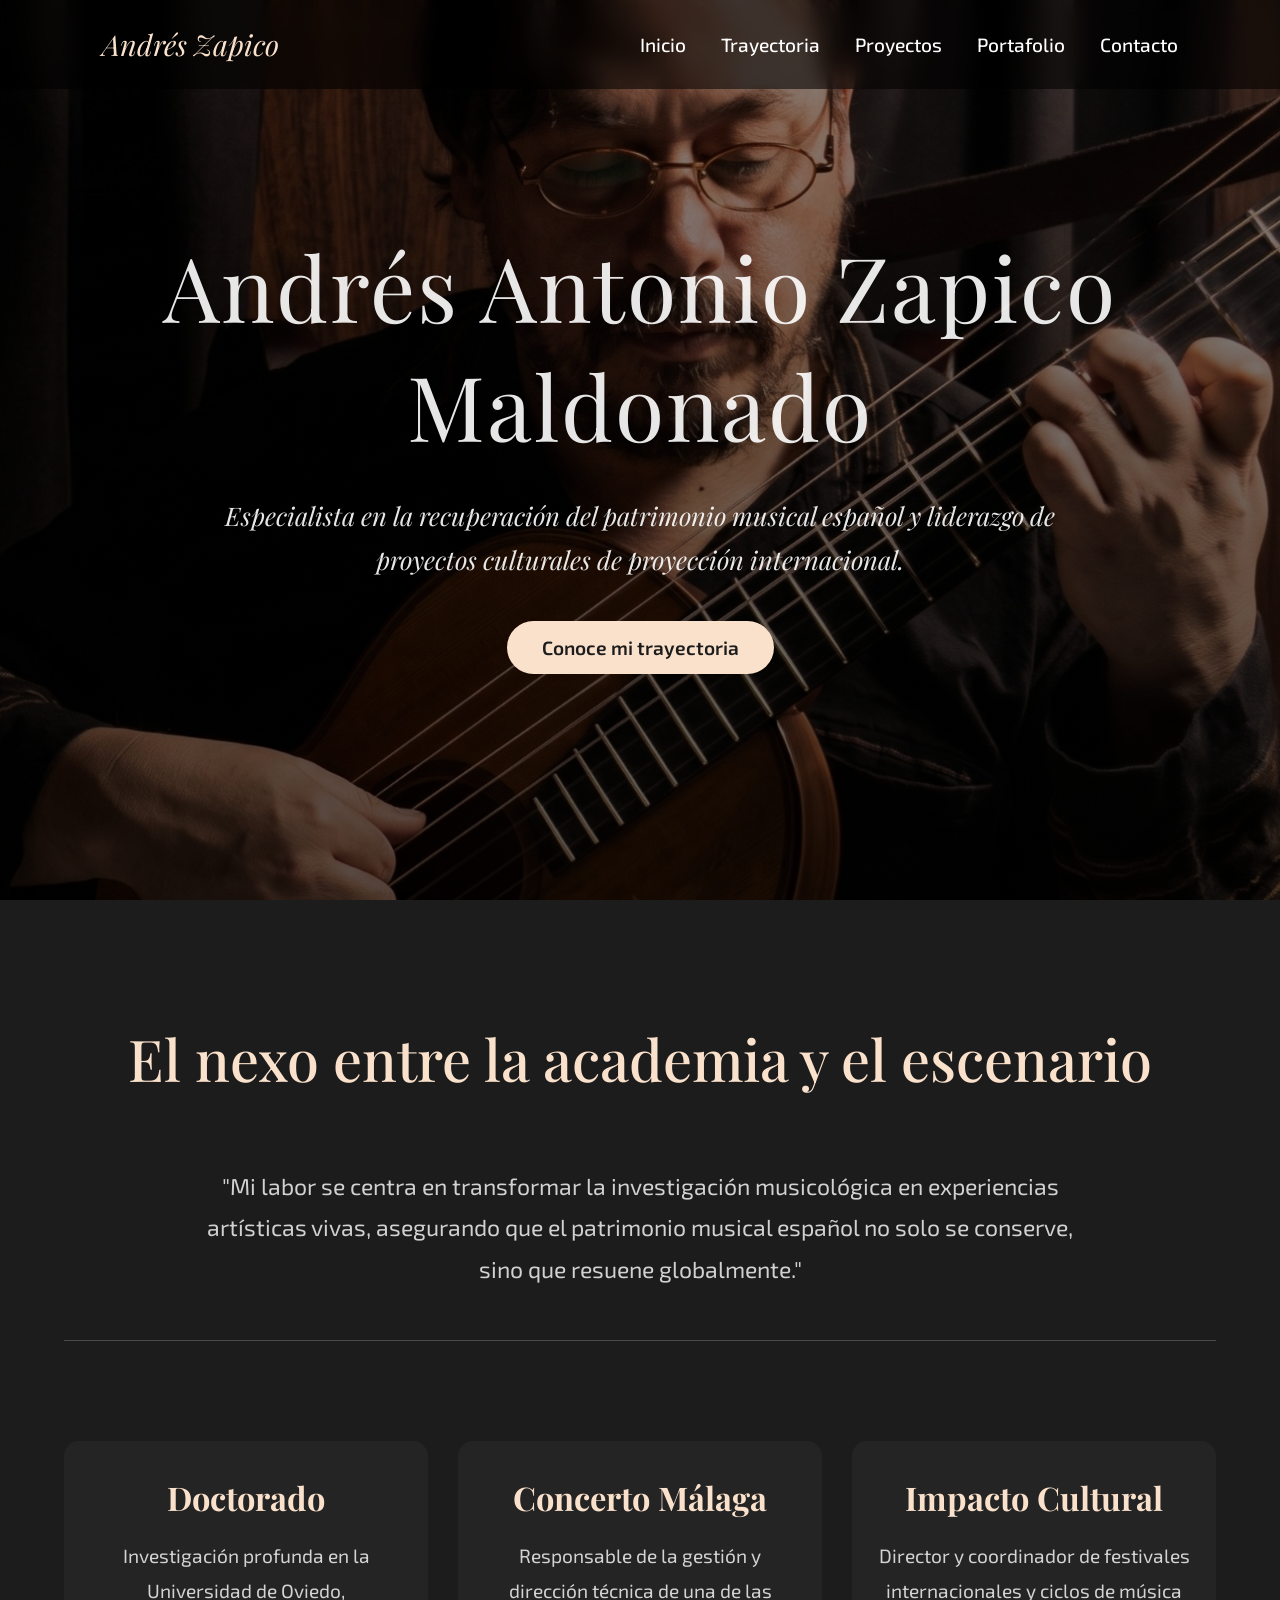
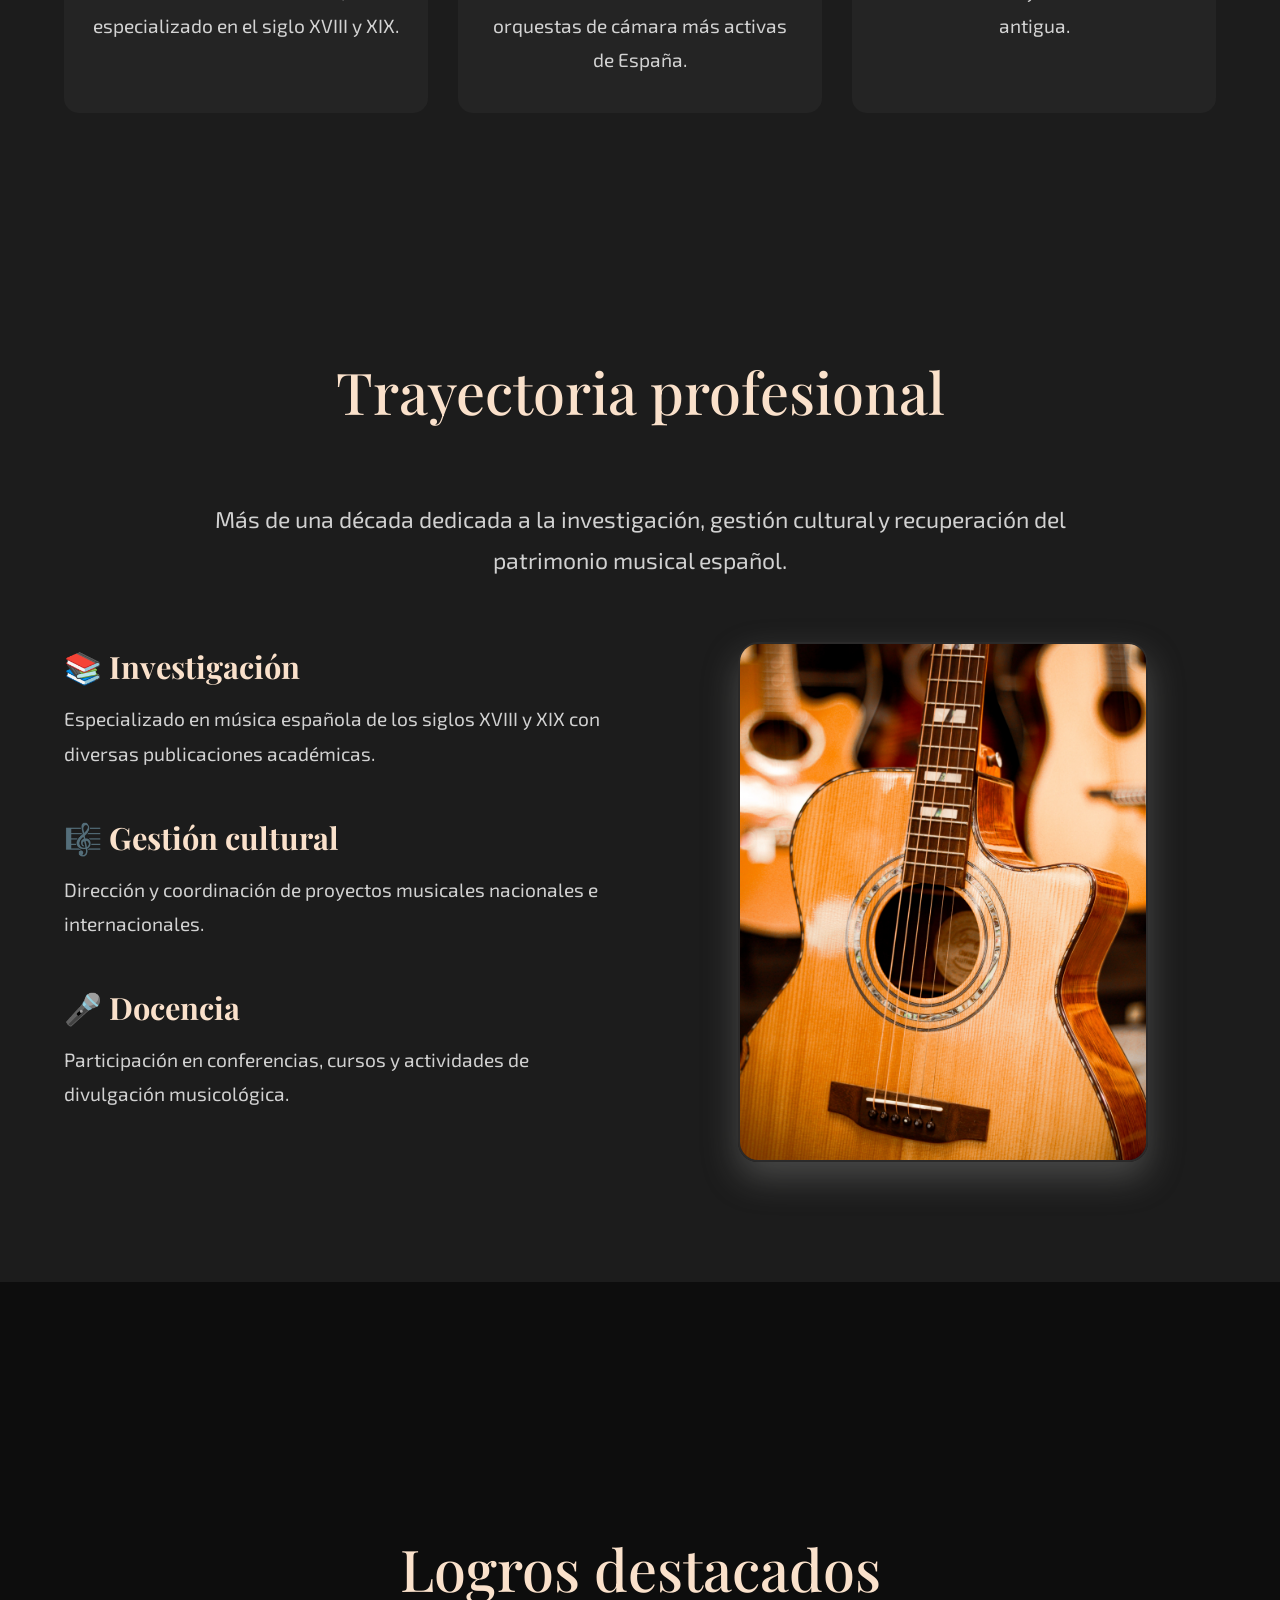
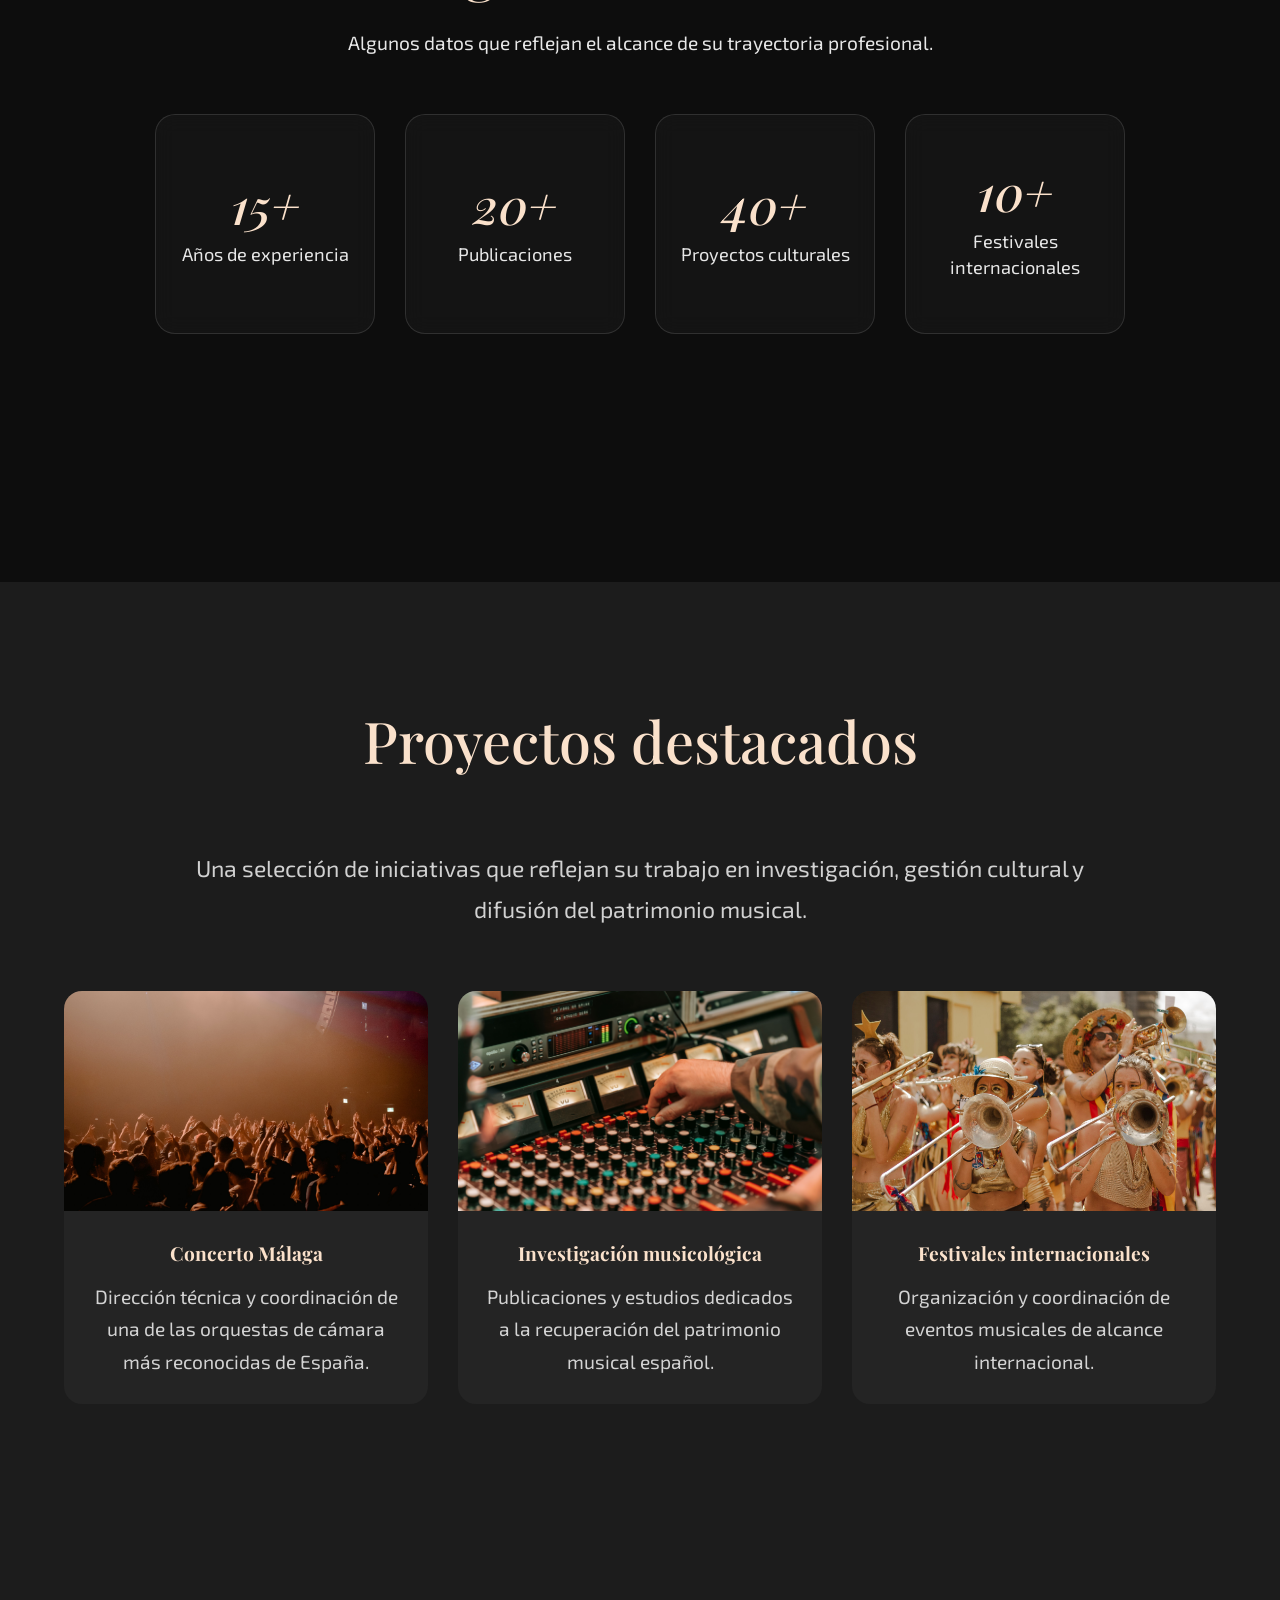
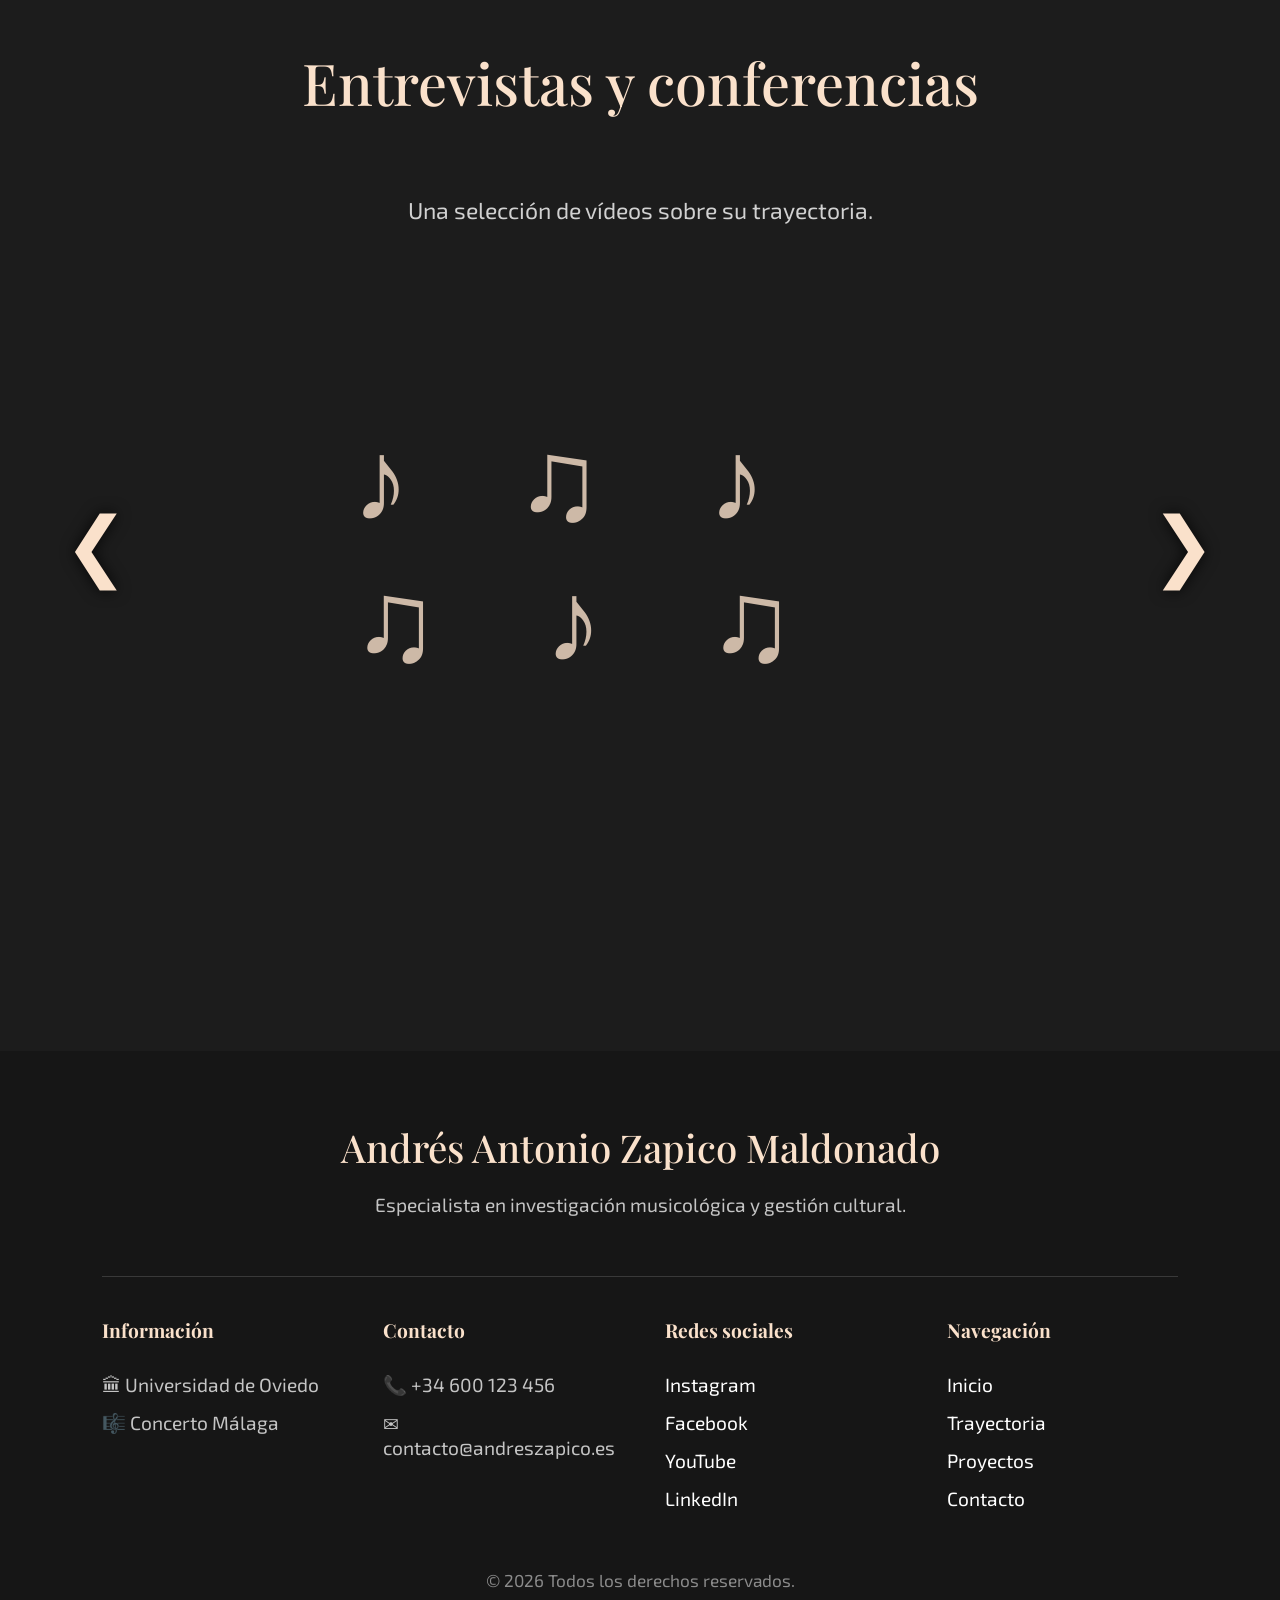
==== index.html @ ef0f3a8b "Pagina inicio, bigrafia músico" ====
<!DOCTYPE html>
<html lang="en">

<head>
    <meta charset="UTF-8">
    <meta name="viewport" content="width=device-width, initial-scale=1.0">
    <title>Andrés Antonio Zapico Maldonado</title>
    <link rel="stylesheet" href="style.css">
    <link rel="preconnect" href="https://fonts.googleapis.com">
    <link rel="preconnect" href="https://fonts.gstatic.com" crossorigin>
    <link href="https://fonts.googleapis.com/css2?family=Exo+2:ital,wght@0,100..900;1,100..900&family=Playfair+Display:ital,wght@0,400..900;1,400..900&display=swap" rel="stylesheet">
</head>

<body>
    <nav>

    <h2 class="logo">Andrés Zapico</h2>

<ul>
    <li><a href="#">Inicio</a></li>
    <li><a href="#trayectoria">Trayectoria</a></li>
    <li><a href="#proyectos">Proyectos</a></li>
    <li><a href="colaboraciones.html">Portafolio</a></li>
    <li><a href="#contacto">Contacto</a></li>
</ul>

</nav>
    <header>
        <hgroup>
            <h1>Andrés Antonio Zapico Maldonado</h1>
            <h2>Especialista en la recuperación del patrimonio musical español y liderazgo de proyectos culturales de
                proyección internacional.</h2>
        </hgroup>
        <a href="#trayectoria" class="btn">Conoce mi trayectoria</a>
    </header>
    <main>

        <section>
            <header>
                <h3>El nexo entre la academia y el escenario</h3>
                <p>"Mi labor se centra en transformar la investigación musicológica en experiencias artísticas vivas, asegurando que el patrimonio musical español no solo se conserve, sino que resuene globalmente."</p>
            </header>
            <hr>
            <div class="cards">

    <article class="card">
        <h4>Doctorado</h4>
        <p>Investigación profunda en la Universidad de Oviedo, especializado en el siglo XVIII y XIX.</p>
    </article>

    <article class="card">
        <h4>Concerto Málaga</h4>
        <p>Responsable de la gestión y dirección técnica de una de las orquestas de cámara más activas de España.</p>
    </article>

    <article class="card">
        <h4>Impacto Cultural</h4>
        <p>Director y coordinador de festivales internacionales y ciclos de música antigua.</p>
    </article>
</div>

</section>

<section id="trayectoria" class="trayectoria">

    <header>
        <h3>Trayectoria profesional</h3>

        <p>
            Más de una década dedicada a la investigación,
            gestión cultural y recuperación del patrimonio musical español.
        </p>
    </header>

    <div class="trayectoria-contenido">

        <div class="trayectoria-texto">

            <div class="item">
                <h4>📚 Investigación</h4>
                <p>
                    Especializado en música española de los siglos XVIII y XIX
                    con diversas publicaciones académicas.
                </p>
            </div>

            <div class="item">
                <h4>🎼 Gestión cultural</h4>
                <p>
                    Dirección y coordinación de proyectos musicales nacionales
                    e internacionales.
                </p>
            </div>

            <div class="item">
                <h4>🎤 Docencia</h4>
                <p>
                    Participación en conferencias, cursos y actividades de
                    divulgación musicológica.
                </p>
            </div>

        </div>

        <div class="trayectoria-imagen">
            <img src="img/guitarra.jpg" alt="Andrés Zapico">
        </div>

    </div>

</section>
<section id="logros" class="logros">

    <video class="video-fondo" autoplay muted loop playsinline>
        <source src="img/Estrellas.mp4" type="video/mp4">
    </video>

    <div class="contenido-logros">

        <header>
            <h3>Logros destacados</h3>
            <p>Algunos datos que reflejan el alcance de su trayectoria profesional.</p>
        </header>

    <div class="estadisticas">

        <div class="numero">
            <h2>15+</h2>
            <p>Años de experiencia</p>
        </div>

        <div class="numero">
            <h2>20+</h2>
            <p>Publicaciones</p>
        </div>

        <div class="numero">
            <h2>40+</h2>
            <p>Proyectos culturales</p>
        </div>

        <div class="numero">
            <h2>10+</h2>
            <p>Festivales internacionales</p>
        </div>
    </div>

    </div>

</section>
<section id="proyectos" class="proyectos">

    <header>
        <h3>Proyectos destacados</h3>
        <p>
            Una selección de iniciativas que reflejan su trabajo en investigación,
            gestión cultural y difusión del patrimonio musical.
        </p>
    </header>

    <div class="proyectos-grid">

        <article class="proyecto">
            <img src="img/concierto malaga.jpg" alt="Proyecto 1">

            <div class="contenido">
                <h4>Concerto Málaga</h4>
                <p>
                    Dirección técnica y coordinación de una de las orquestas
                    de cámara más reconocidas de España.
                </p>
            </div>
        </article>

        <article class="proyecto">
            <img src="img/investigacion.jpg" alt="Proyecto 2">

            <div class="contenido">
                <h4>Investigación musicológica</h4>
                <p>
                    Publicaciones y estudios dedicados a la recuperación
                    del patrimonio musical español.
                </p>
            </div>
        </article>

        <article class="proyecto">
            <img src="img/festivales.jpg" alt="Proyecto 3">

            <div class="contenido">
                <h4>Festivales internacionales</h4>
                <p>
                    Organización y coordinación de eventos musicales
                    de alcance internacional.
                </p>
            </div>
        </article>

    </div>
    </section>

<section class="video">

    <header>
        <h3>Entrevistas y conferencias</h3>
        <p>Una selección de vídeos sobre su trayectoria.</p>
    </header>

    <div class="carrusel-video">

        <button id="anterior">❮</button>
  
        <iframe
            id="youtubeVideo"
            src="https://www.youtube.com/embed/x7nk-2TMx7c"
            title="Video de YouTube"
            allowfullscreen>
        </iframe>

        <button id="siguiente">❯</button>

    </div>
</section>

<footer id="contacto">

    <h3>Andrés Antonio Zapico Maldonado</h3>

    <p class="descripcion-footer">
        Especialista en investigación musicológica y gestión cultural.
    </p>

    <div class="footer-contenido">

        <div class="footer-columna">
            <h4>Información</h4>

            <p>🏛 Universidad de Oviedo</p>
            <p>🎼 Concerto Málaga</p>
        </div>

        <div class="footer-columna">
            <h4>Contacto</h4>

            <p>📞 +34 600 123 456</p>
            <p>✉ contacto@andreszapico.es</p>
        </div>

        <div class="footer-columna">
            <h4>Redes sociales</h4>

            <a href="#">Instagram</a>
            <a href="#">Facebook</a>
            <a href="#">YouTube</a>
            <a href="#">LinkedIn</a>
        </div>

        <div class="footer-columna">
            <h4>Navegación</h4>

            <a href="#">Inicio</a>
            <a href="#trayectoria">Trayectoria</a>
            <a href="#proyectos">Proyectos</a>
            <a href="#contacto">Contacto</a>
        </div>

    </div>

    <p class="copyright">
        © 2026 Todos los derechos reservados.
    </p>

</footer>

<script src="script.js"></script>

</body>
</html>
---- style.css ----
* {
    margin: 0;
    padding: 0;
    box-sizing: border-box;
}

html,
body {
    font-family: "Exo 2", sans-serif;
}
html{
    scroll-behavior:smooth;
    font-size: clamp(14px, 1.5vw, 22px);
    background-color: #1c1c1c;
    color: rgba(255, 255, 255, 0.9);
}
h1,
h2,
h3,
h4,
h5,
h6 {
    font-family: "Playfair Display", serif;
    text-align: center;
}

h1{
    font-size: clamp(3rem, 7vw, 5.5rem);
    font-weight: 400;
    letter-spacing: 2px;
}

h2 {
    font-style: italic;
    font-size: clamp(1.2rem,2vw,2rem);
    font-weight: 400;
    max-width: 900px;
    line-height: 1.7;
    margin: 0;
}

h3 {
    color: #fae1cb;
    font-size: 3rem;
    font-weight: 500;
    margin-bottom: 25px;
}
body > header {
    background-image:
        linear-gradient(rgba(0,0,0,.45), rgba(0,0,0,.65)),
        url(img/banner-andrews.png);

    width: 100%;
    height: 100vh;

    background-position: center;
    background-size: cover;
    background-repeat: no-repeat;

    display: flex;
    flex-direction: column;
    justify-content: center;
    align-items: center;
}
header > hgroup {
    display: flex;
    flex-direction: column;
    align-items: center;
    gap: 30px;

    padding: 0 10%;
    text-align: center;
}
section {
    display: flex;
    flex-direction: column;
    padding: 120px 5%;
    max-width: 1400px;
    margin: 0 auto;
}
main > section > header {
    display: flex;
    flex-direction: column;
    gap: 5dvh;
}
.cards {
    display: flex;
    gap: 30px;
    margin-top: 50px;
}

.cards .card {
    flex: 1;
    background-color: #242424;
    border-radius: 15px;
    padding: 35px 25px;
    text-align: center;
    transition: 0.3s;
}

.cards .card:hover {
    transform: translateY(-8px);
    box-shadow: 0 12px 30px rgba(0,0,0,.35);
}

.cards .card h4 {
    color: #fae1cb;
    font-size: 1.7rem;
    margin-bottom: 20px;
}

.cards .card p {
    line-height: 1.8;
    color: rgba(255,255,255,.8);
}

hr{
    border: none;
    height: 1px;
    background-color: rgba(255,255,255,.2);
    margin: 50px 0;
}

main > section > header > p{
    text-align: center;
    font-size: 1.2rem;
    max-width: 900px;
    margin: auto;
    line-height: 1.8;
    color: rgba(255,255,255,.8);
}

main{
    width: 100%;
}
.trayectoria-contenido{
    display:flex;
    align-items:center;
    gap:60px;
    margin-top:60px;
}

.trayectoria-texto{
    flex:1;
}

.item{
    margin-bottom:45px;
}

.item h4{
    color:#fae1cb;
    font-size:1.6rem;
    margin-bottom:15px;
    text-align:left;
}

.item p{
    line-height:1.8;
    color:rgba(255,255,255,.8);
    text-align:left;
}

.trayectoria-imagen{
    flex:1;
}

.trayectoria-imagen{
    flex: 1;
    display: flex;
    justify-content: center;
    align-items: center;
}

.trayectoria-imagen img{
    width: 75%;
    max-width: 420px;
    height: 520px;
    object-fit: cover;
    border-radius: 20px;
    border: 2px solid #2b2a2a;
    box-shadow: 0 15px 35px rgba(160, 160, 159, 0.35);
}

.logros{
    position: relative;
    overflow: hidden;

    width: 100vw;
    max-width: none;
    margin-left: calc(50% - 50vw);

    min-height: 100vh;

    display: flex;
    flex-direction: column;
    justify-content: center;
    align-items: center;
}

.video-fondo{
    position: absolute;
    top: 0;
    left: 0;
    width: 100%;
    height: 100%;
    object-fit: cover;
    z-index: -2;
}

.logros::before{
    content: "";
    position: absolute;
    inset: 0;
    background: rgba(0,0,0,.55);
    z-index: -1;
}

.contenido-logros{
    position: relative;
    z-index: 2;

    width: 100%;
    max-width: 1200px;
    margin: 0 auto;
    text-align: center;
}

.estadisticas{
    display: flex;
    justify-content: center;
    align-items: center;
    gap: 30px;
    flex-wrap: wrap;
    margin-top: 60px;
}

.numero{
    width: 220px;
    height: 220px;
    padding: 25px;

    display: flex;
    flex-direction: column;
    justify-content: center;
    align-items: center;

    padding: 20px;

    background: rgba(30,30,30,.45);
    backdrop-filter: blur(10px);

    border: 1px solid rgba(255,255,255,.12);
    border-radius: 20px;

    transition: .35s;
}

.numero h2{
    font-size: 2.6rem;
    font-weight: 500;
    margin-bottom: 12px;
    line-height: 1;
    color: #fae1cb;
}

.numero p{
    font-size: 0.95rem;
    line-height: 1.4;
}

.proyectos-grid{
    display:grid;
    grid-template-columns:repeat(3,1fr);
    gap:30px;
    margin-top:60px;
}

.proyecto{
    background:#242424;
    border-radius:18px;
    overflow:hidden;
    transition:.3s;
}

.proyecto:hover{
    transform:translateY(-8px);
    box-shadow:0 15px 30px rgba(0,0,0,.35);
}

.proyecto img{
    width:100%;
    height:220px;
    object-fit:cover;
}

.proyecto .contenido{
    padding:25px;
    text-align:center;
}

.proyecto h4{
    color:#fae1cb;
    margin-bottom:15px;
    text-align:center;
}

.proyecto p{
    color:rgba(255,255,255,.8);
    line-height:1.7;
    text-align:center;
}

nav{
    position:fixed;
    top:0;
    left:0;

    width:100%;

    padding:20px 8%;

    display:flex;
    justify-content:space-between;
    align-items:center;

    background:rgba(0,0,0,.55);
    backdrop-filter:blur(10px);

    z-index:1000;
}

.logo{
    font-size:1.5rem;
    color:#fae1cb;
}

nav ul{
    display:flex;
    gap:35px;
    list-style:none;
}

nav a{
    color:white;
    text-decoration:none;
    font-size:1rem;
    font-weight:500;
    position:relative;
    transition:.3s;
}
nav a::after{
    content:"";
    position:absolute;
    left:0;
    bottom:-6px;
    width:0%;
    height:2px;
    background:#fae1cb;
    transition:.3s;
}

nav a:hover::after{
    width:100%;
}
nav a:hover{
    color:#fae1cb;
}
.btn{
    display:inline-block;
    margin-top:20px;
    padding:15px 35px;

    background:#fae1cb;
    color:#1c1c1c;

    text-decoration:none;
    font-weight:600;

    border-radius:50px;

    transition:.3s;
}

header .btn{
    margin-top:40px;
}

.btn:hover{
    background:white;
    transform:translateY(-3px);
}
.cita{
    background:
        linear-gradient(rgba(0,0,0,.75), rgba(0,0,0,.75)),
        url("img/banner-andrews.png");

    background-size: cover;
    background-position: center;
    background-attachment: fixed;

    min-height: 70vh;

    display: flex;
    justify-content: center;
    align-items: center;

    text-align: center;
}

.cita-contenido{
    max-width: 900px;
    padding: 0 30px;
}

.cita h2{
    font-size: clamp(2rem,4vw,3.5rem);
    color: white;
    font-style: italic;
    line-height: 1.5;
}

.cita p{
    margin-top: 35px;
    color: #fae1cb;
    font-size: 1.3rem;
    letter-spacing: 2px;
}
footer{
    margin-top:120px;
    padding:70px 8%;

    background:#161616;

    text-align:center;
}

footer h3{
    color:#fae1cb;
    font-size:2rem;
    margin-bottom:20px;
}

footer p{
    color:rgba(255,255,255,.75);
}

.footer-links{
    display:flex;
    justify-content:center;
    gap:30px;

    margin:35px 0;
}

.footer-links a{
    color:white;
    text-decoration:none;
    transition:.3s;
}

.footer-links a:hover{
    color:#fae1cb;
}

.copyright{
    margin-top:40px;
    font-size:.9rem;
    color:rgba(255,255,255,.5);
}
.galeria{
    text-align:center;
}

.galeria img{
    width:80%;
    max-width:900px;
    border-radius:20px;
    margin-top:40px;
    box-shadow:0 10px 30px rgba(0,0,0,.35);

}
    .carrusel-video{
    display:flex;
    align-items:center;
    justify-content:center;
    gap:40px;
    margin-top:50px;

    position:relative;
}

.carrusel-video iframe{
    width:90%;
    max-width:1300px;
    aspect-ratio:16/9;

    border:none;
    border-radius:20px;

    opacity:1;
    transition:opacity .35s ease;

    position:relative;
    z-index:1;
}

.carrusel-video iframe.oculto{
    opacity:0;
}

.carrusel-video button{
    background: transparent;
    border: none;
    cursor: pointer;

    font-size: 4rem;
    color: #fae1cb;

    text-shadow: 0 0 15px rgba(0,0,0,.8);

    transition: .3s;
}

.carrusel-video button:hover{
    color: white;
    transform: scale(1.15);
    text-shadow: 0 0 25px rgba(250,225,203,.8);
}

.carrusel-video::before{
    content:"♪ ♫ ♪ ♫ ♪ ♫";

    position:absolute;
    top:50%;
    left:50%;
    transform:translate(-50%,-50%);

    font-size:6rem;
    letter-spacing:40px;

    color:rgba(250, 225, 203, .8);

    z-index:0;

    pointer-events:none;
}

.footer-contenido{
    display:grid;
    grid-template-columns:repeat(4,1fr);
    gap:50px;

    margin:60px 0;
    padding-top:40px;

    border-top:1px solid rgba(255,255,255,.15);
}

.footer-columna{
    display:flex;
    flex-direction:column;
    gap:15px;
}

.footer-columna h4{
    color:#fae1cb;
    margin-bottom:15px;
    text-align:left;
}

.footer-columna p{
    text-align:left;
}

.footer-columna a{
    color:white;
    text-decoration:none;
    transition:.3s;
    text-align:left;
}

.footer-columna a:hover{
    color:#fae1cb;
    transform:translateX(5px);
}
.banner-colaboraciones{
    background-image:
        linear-gradient(rgba(0,0,0,.55), rgba(0,0,0,.65)),
        url("img/colaboraciones.jpg");

    width:100%;
    height:60vh;

    display:flex;
    justify-content:center;
    align-items:center;

    background-size:cover;
    background-position:center;
}

.banner-colaboraciones h1{
    color:white;
    text-shadow:0 5px 15px rgba(0,0,0,.6);
}

.colaboraciones-grid{
    display:grid;
    grid-template-columns:repeat(3,1fr);
    gap:35px;
    margin-top:60px;
}

.colaboracion{
    background:#242424;
    border-radius:20px;
    overflow:hidden;
    transition:.3s;
}

.colaboracion:hover{
    transform:translateY(-8px);
    box-shadow:0 15px 30px rgba(0,0,0,.35);
}

.colaboracion img{
    width:100%;
    height:240px;
    object-fit:cover;
}

.colaboracion .contenido{
    padding:25px;
    text-align:center;
}

.colaboracion h4{
    color:#fae1cb;
    margin-bottom:15px;
}

.colaboracion p{
    line-height:1.7;
    color:rgba(255,255,255,.8);
}
.portafolio-grid{
    display:grid;
    grid-template-columns:repeat(3,1fr);
    gap:35px;
    margin-top:60px;
}

.tarjeta-hito{
    perspective:1000px;
    height:260px;
    cursor:pointer;
}

.tarjeta-inner{
    position:relative;
    width:100%;
    height:100%;

    transition:.8s;

    transform-style:preserve-3d;
}

.tarjeta-hito.activa .tarjeta-inner{
    transform:rotateY(180deg);
}

.frente,
.detras{

    position:absolute;

    width:100%;
    height:100%;

    border-radius:18px;

    backface-visibility:hidden;

    display:flex;
    flex-direction:column;
    justify-content:center;
    align-items:center;

    padding:30px;

    background:#242424;

    border:1px solid rgba(250,225,203,.15);
}

.frente h4{
    color:#fae1cb;
    margin-top:20px;
    font-size:2rem;
}

.categoria{
    font-size:.8rem;
    letter-spacing:2px;
    color:#aaa;
}

.detras{

    transform:rotateY(180deg);

    text-align:center;
}

.detras p{
    line-height:1.8;
    margin-bottom:25px;
}

.detras span{
    color:#fae1cb;
}
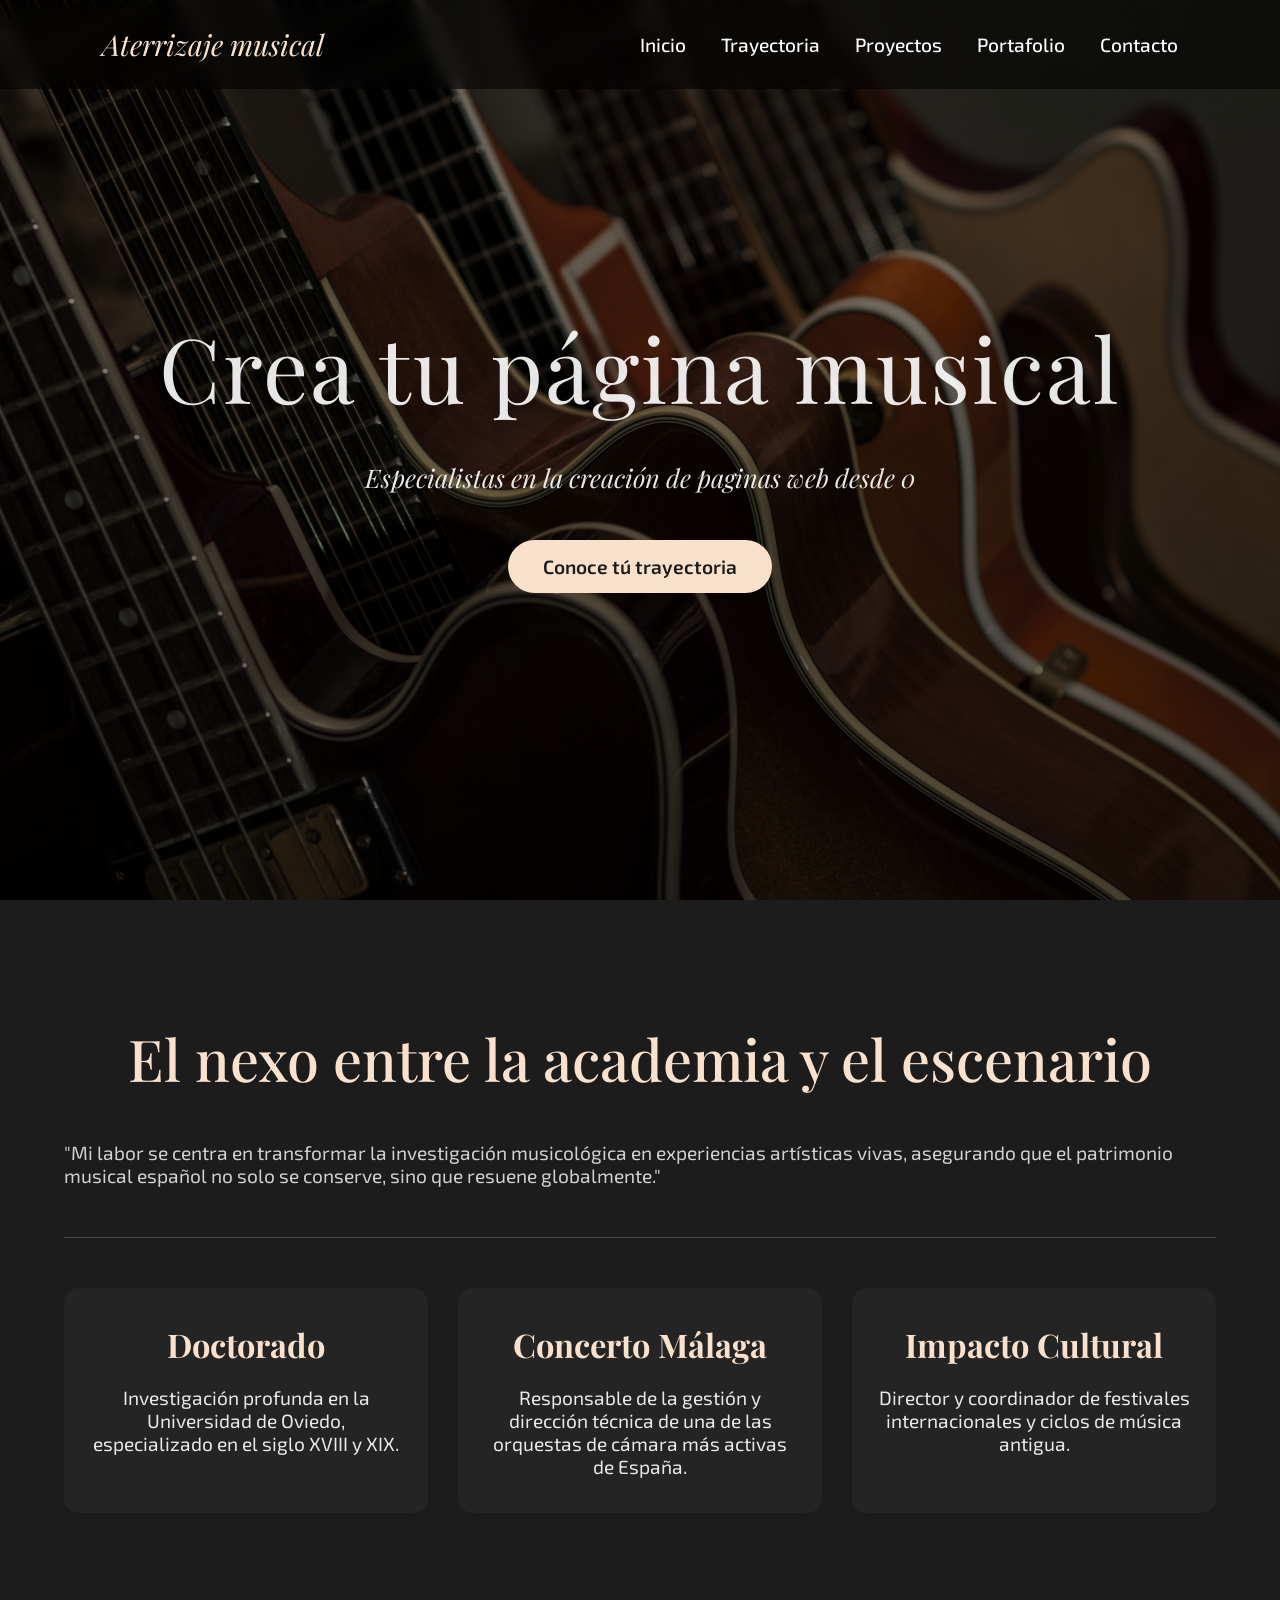
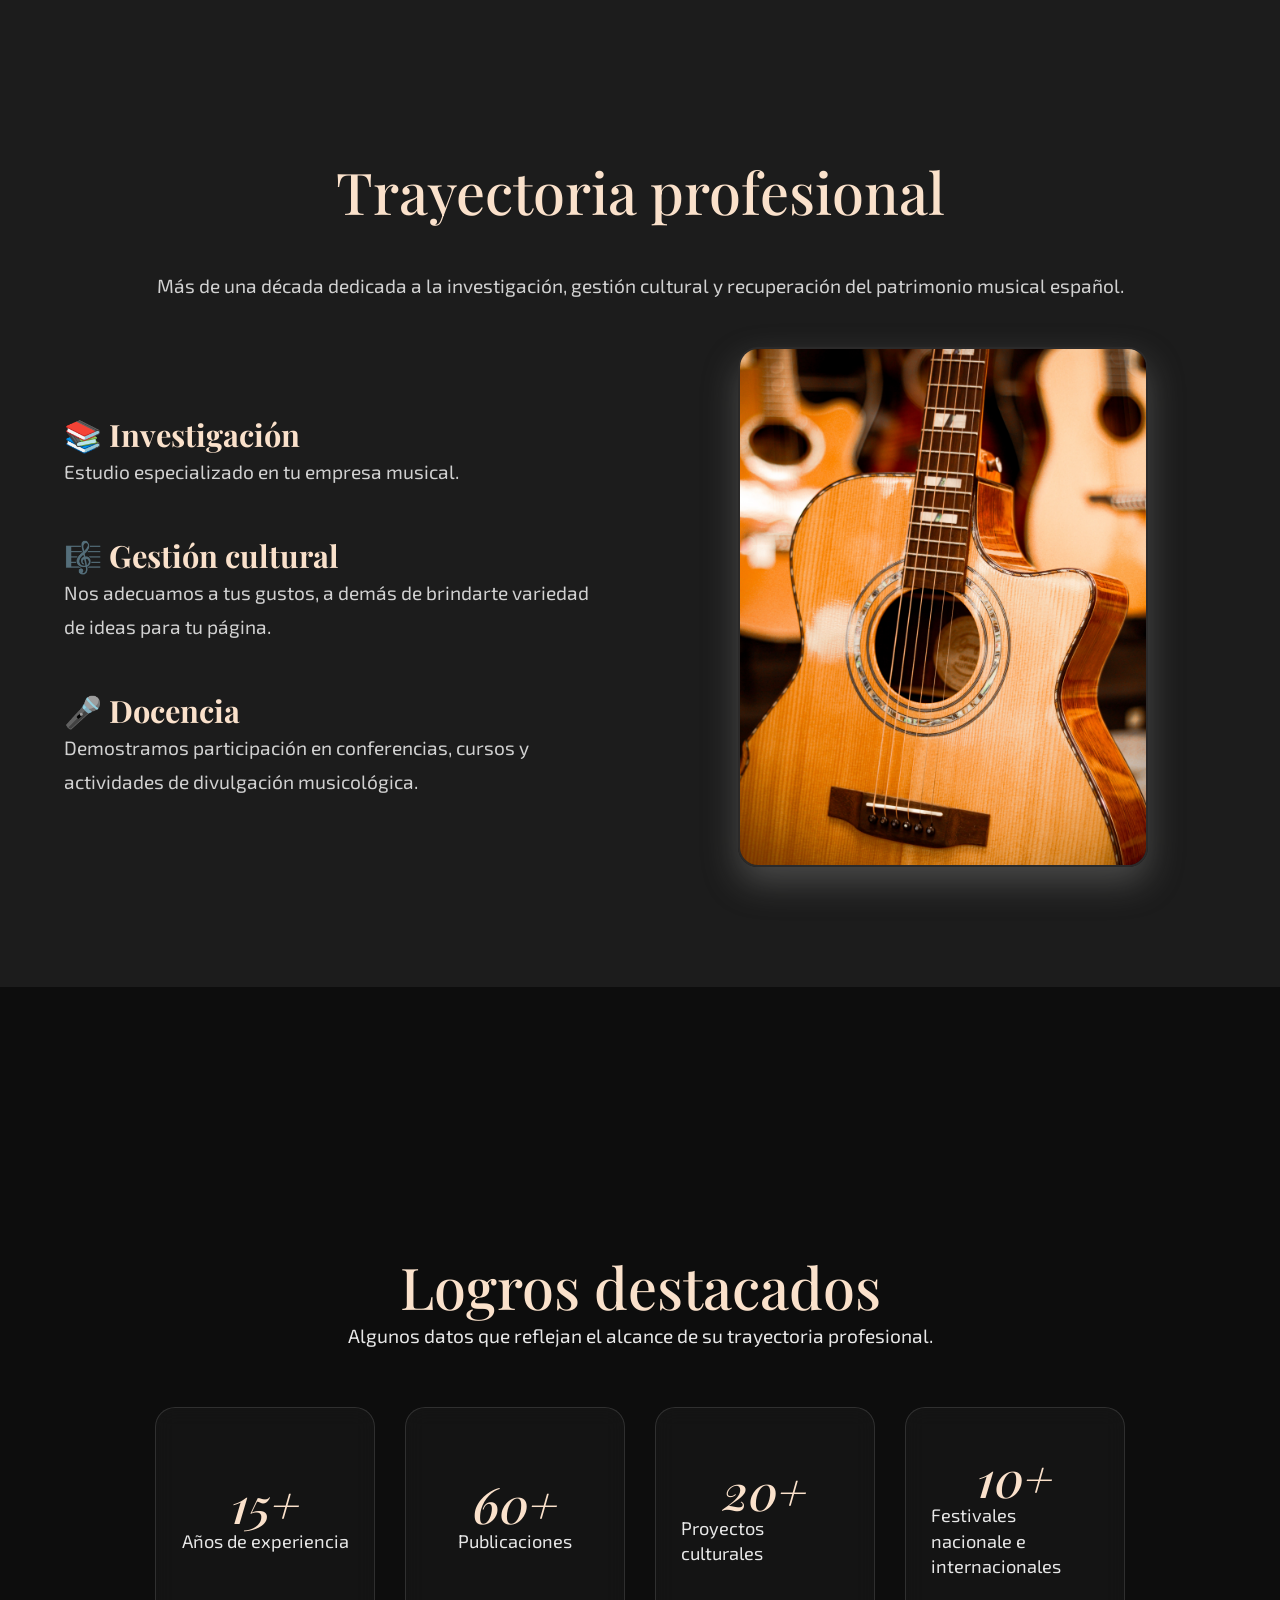
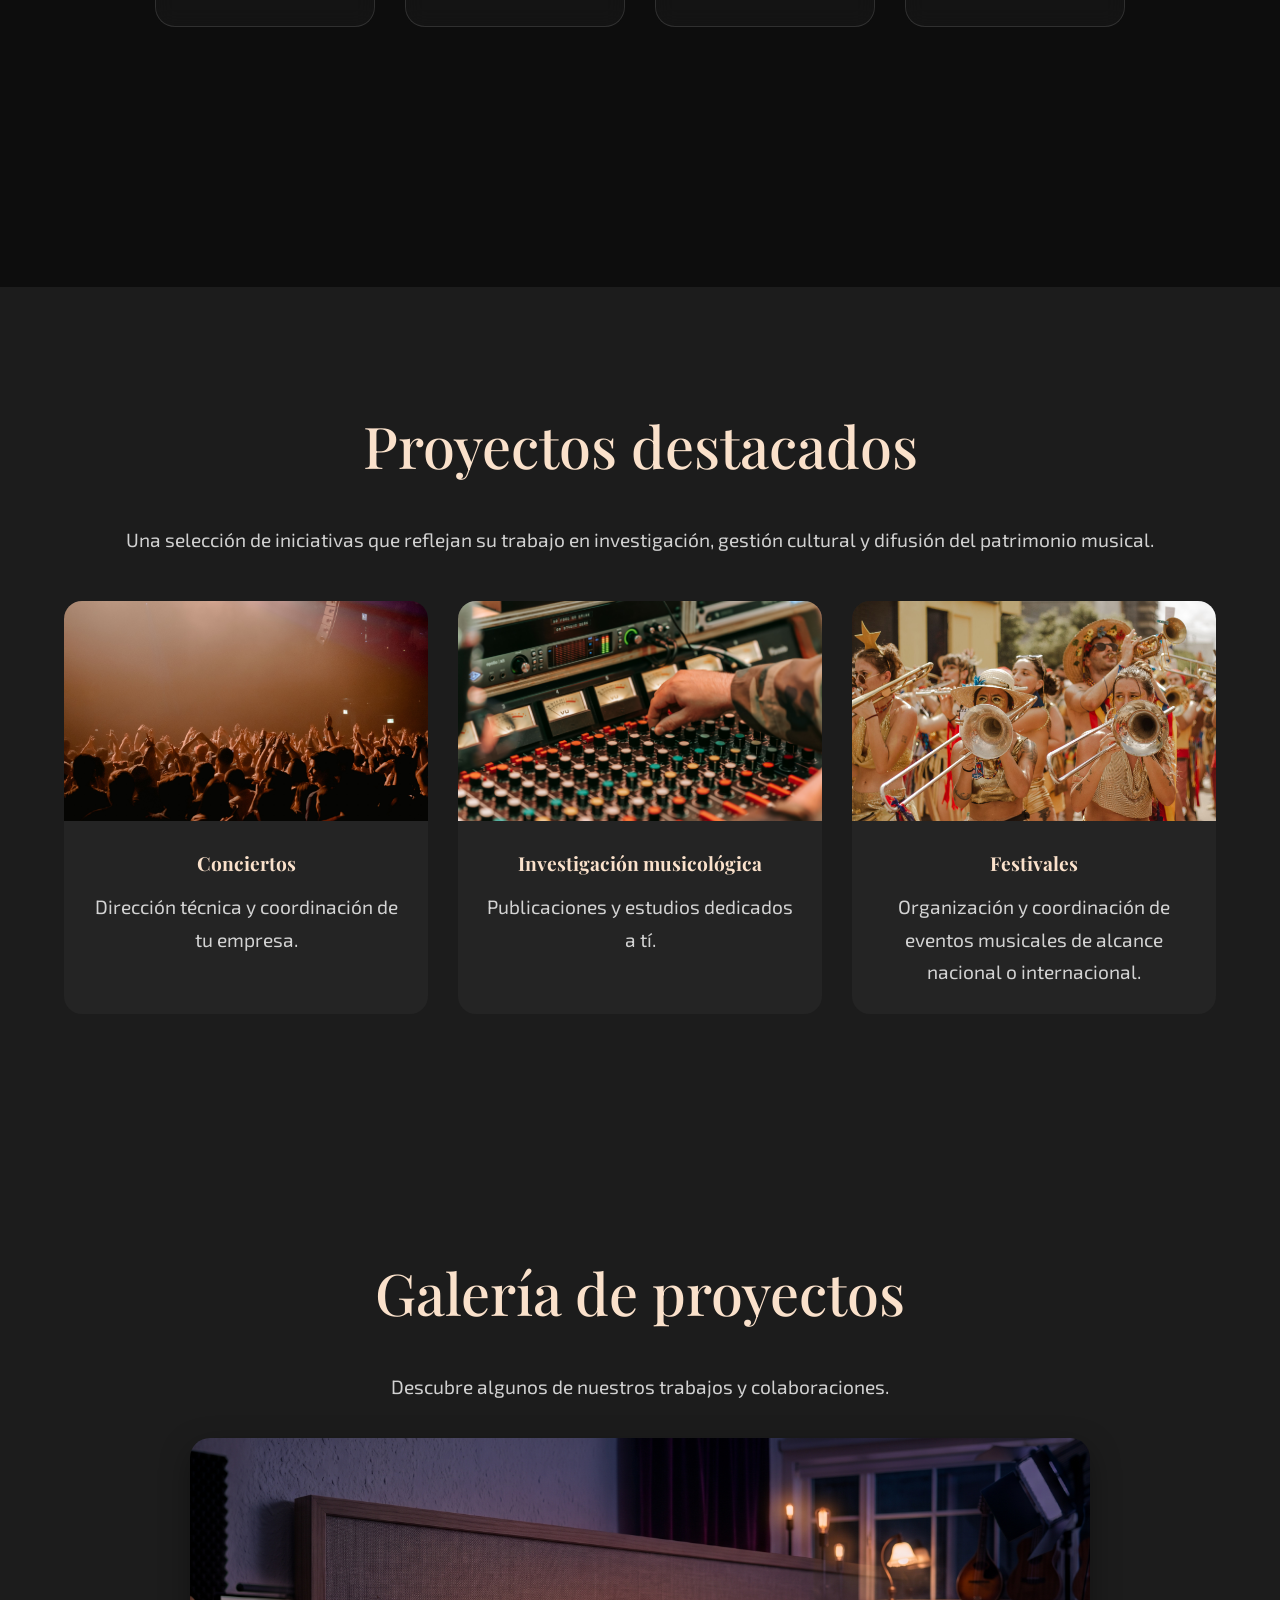
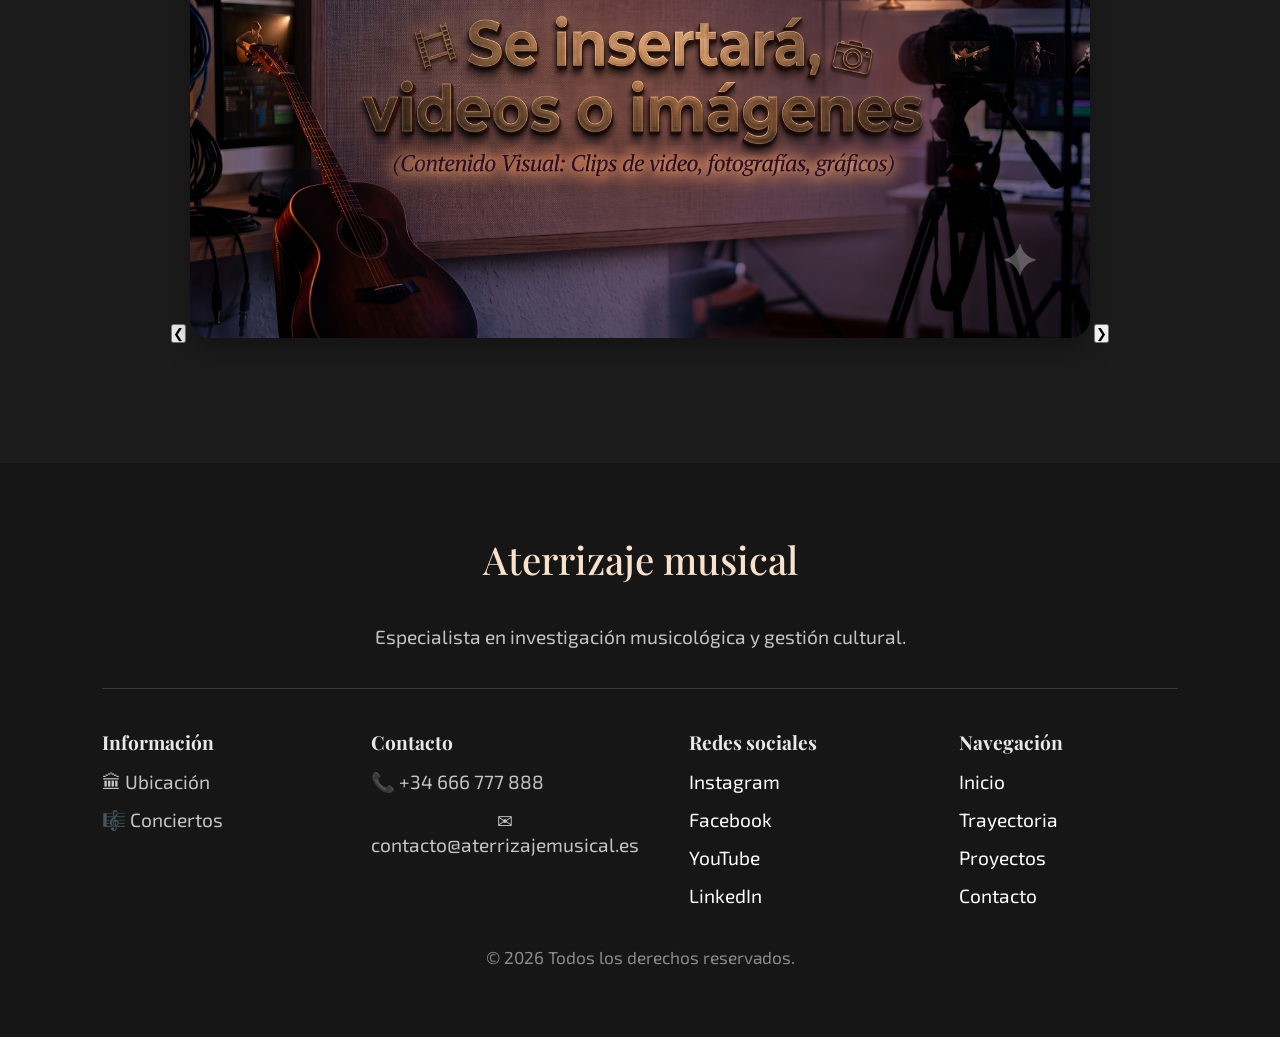
==== commit 43d438e6: "actualización de imágenes y textos" ====
--- a/index.html
+++ b/index.html
@@ -4,7 +4,7 @@
 <head>
     <meta charset="UTF-8">
     <meta name="viewport" content="width=device-width, initial-scale=1.0">
-    <title>Andrés Antonio Zapico Maldonado</title>
+    <title>Crea tu página musical</title>
     <link rel="stylesheet" href="style.css">
     <link rel="preconnect" href="https://fonts.googleapis.com">
     <link rel="preconnect" href="https://fonts.gstatic.com" crossorigin>
@@ -14,7 +14,7 @@
 <body>
     <nav>
 
-    <h2 class="logo">Andrés Zapico</h2>
+    <h2 class="logo">Aterrizaje musical</h2>
 
 <ul>
     <li><a href="#">Inicio</a></li>
@@ -27,11 +27,10 @@
 </nav>
     <header>
         <hgroup>
-            <h1>Andrés Antonio Zapico Maldonado</h1>
-            <h2>Especialista en la recuperación del patrimonio musical español y liderazgo de proyectos culturales de
-                proyección internacional.</h2>
+            <h1>Crea tu página musical</h1>
+            <h2>Especialistas en la creación de paginas web desde 0</h2>
         </hgroup>
-        <a href="#trayectoria" class="btn">Conoce mi trayectoria</a>
+        <a href="#trayectoria" class="btn">Conoce tú trayectoria</a>
     </header>
     <main>
 
@@ -79,23 +78,22 @@
             <div class="item">
                 <h4>📚 Investigación</h4>
                 <p>
-                    Especializado en música española de los siglos XVIII y XIX
-                    con diversas publicaciones académicas.
+                    Estudio especializado en tu empresa musical.
                 </p>
             </div>
 
             <div class="item">
                 <h4>🎼 Gestión cultural</h4>
                 <p>
-                    Dirección y coordinación de proyectos musicales nacionales
-                    e internacionales.
+                    Nos adecuamos a tus gustos, a demás de brindarte variedad de
+                    ideas para tu página.
                 </p>
             </div>
 
             <div class="item">
                 <h4>🎤 Docencia</h4>
                 <p>
-                    Participación en conferencias, cursos y actividades de
+                    Demostramos participación en conferencias, cursos y actividades de
                     divulgación musicológica.
                 </p>
             </div>
@@ -130,18 +128,18 @@
         </div>
 
         <div class="numero">
+            <h2>60+</h2>
+            <p>Publicaciones</p>
+        </div>
+
+        <div class="numero">
             <h2>20+</h2>
-            <p>Publicaciones</p>
-        </div>
-
-        <div class="numero">
-            <h2>40+</h2>
             <p>Proyectos culturales</p>
         </div>
 
         <div class="numero">
             <h2>10+</h2>
-            <p>Festivales internacionales</p>
+            <p>Festivales nacionale e internacionales</p>
         </div>
     </div>
 
@@ -164,10 +162,9 @@
             <img src="img/concierto malaga.jpg" alt="Proyecto 1">
 
             <div class="contenido">
-                <h4>Concerto Málaga</h4>
-                <p>
-                    Dirección técnica y coordinación de una de las orquestas
-                    de cámara más reconocidas de España.
+                <h4>Conciertos</h4>
+                <p>
+                    Dirección técnica y coordinación de tu empresa.
                 </p>
             </div>
         </article>
@@ -178,8 +175,7 @@
             <div class="contenido">
                 <h4>Investigación musicológica</h4>
                 <p>
-                    Publicaciones y estudios dedicados a la recuperación
-                    del patrimonio musical español.
+                    Publicaciones y estudios dedicados a tí.
                 </p>
             </div>
         </article>
@@ -188,10 +184,10 @@
             <img src="img/festivales.jpg" alt="Proyecto 3">
 
             <div class="contenido">
-                <h4>Festivales internacionales</h4>
+                <h4>Festivales </h4>
                 <p>
                     Organización y coordinación de eventos musicales
-                    de alcance internacional.
+                    de alcance nacional o internacional.
                 </p>
             </div>
         </article>
@@ -199,32 +195,30 @@
     </div>
     </section>
 
-<section class="video">
-
-    <header>
-        <h3>Entrevistas y conferencias</h3>
-        <p>Una selección de vídeos sobre su trayectoria.</p>
-    </header>
-
-    <div class="carrusel-video">
-
-        <button id="anterior">❮</button>
-  
-        <iframe
-            id="youtubeVideo"
-            src="https://www.youtube.com/embed/x7nk-2TMx7c"
-            title="Video de YouTube"
-            allowfullscreen>
-        </iframe>
-
-        <button id="siguiente">❯</button>
-
-    </div>
+<section class="galeria proyectos">
+
+    <header>
+        <h3>Galería de proyectos</h3>
+        <p>Descubre algunos de nuestros trabajos y colaboraciones.</p>
+    </header>
+
+    <div class="carrusel-imagenes">
+
+        <button id="anterior">&#10094;</button>
+
+        <img id="imagenCarrusel"
+             src="img/Insertar video 1.jpg"
+             alt="Proyecto">
+
+        <button id="siguiente">&#10095;</button>
+
+    </div>
+
 </section>
 
 <footer id="contacto">
 
-    <h3>Andrés Antonio Zapico Maldonado</h3>
+    <h3>Aterrizaje musical</h3>
 
     <p class="descripcion-footer">
         Especialista en investigación musicológica y gestión cultural.
@@ -235,15 +229,15 @@
         <div class="footer-columna">
             <h4>Información</h4>
 
-            <p>🏛 Universidad de Oviedo</p>
-            <p>🎼 Concerto Málaga</p>
+            <p>🏛 Ubicación</p>
+            <p>🎼 Conciertos</p>
         </div>
 
         <div class="footer-columna">
             <h4>Contacto</h4>
 
-            <p>📞 +34 600 123 456</p>
-            <p>✉ contacto@andreszapico.es</p>
+            <p>📞 +34 666 777 888</p>
+            <p>✉ contacto@aterrizajemusical.es</p>
         </div>
 
         <div class="footer-columna">
--- a/style.css
+++ b/style.css
@@ -43,12 +43,11 @@
     color: #fae1cb;
     font-size: 3rem;
     font-weight: 500;
-    margin-bottom: 25px;
 }
 body > header {
     background-image:
         linear-gradient(rgba(0,0,0,.45), rgba(0,0,0,.65)),
-        url(img/banner-andrews.png);
+        url(img/inicia\ musica.jpg);
 
     width: 100%;
     height: 100vh;
@@ -71,62 +70,59 @@
     padding: 0 10%;
     text-align: center;
 }
-section {
-    display: flex;
-    flex-direction: column;
-    padding: 120px 5%;
-    max-width: 1400px;
-    margin: 0 auto;
-}
-main > section > header {
-    display: flex;
-    flex-direction: column;
-    gap: 5dvh;
-}
-.cards {
-    display: flex;
-    gap: 30px;
-    margin-top: 50px;
-}
-
-.cards .card {
-    flex: 1;
-    background-color: #242424;
-    border-radius: 15px;
-    padding: 35px 25px;
-    text-align: center;
-    transition: 0.3s;
-}
-
-.cards .card:hover {
-    transform: translateY(-8px);
-    box-shadow: 0 12px 30px rgba(0,0,0,.35);
-}
-
-.cards .card h4 {
-    color: #fae1cb;
-    font-size: 1.7rem;
-    margin-bottom: 20px;
-}
-
-.cards .card p {
-    line-height: 1.8;
-    color: rgba(255,255,255,.8);
+section{
+    display:flex;
+    flex-direction:column;
+    padding:120px 5%;
+    max-width:1400px;
+    gap:50px;
+}
+
+main{
+    width:100%;
+    display:flex;
+    flex-direction:column;
+    align-items:center;
+}
+.cards{
+    display:flex;
+    gap:30px;
+}
+
+.cards .card{
+    flex:1;
+    background-color:#242424;
+    border-radius:15px;
+    padding:35px 25px;
+    text-align:center;
+    transition:.3s;
+
+    display:flex;
+    flex-direction:column;
+    gap:20px;
+}
+
+.cards .card:hover{
+    transform:translateY(-8px);
+    box-shadow:0 12px 30px rgba(0,0,0,.35);
+}
+
+.cards .card h4{
+    color:#fae1cb;
+    font-size:1.7rem;
 }
 
 hr{
     border: none;
     height: 1px;
     background-color: rgba(255,255,255,.2);
-    margin: 50px 0;
-}
-
-main > section > header > p{
-    text-align: center;
-    font-size: 1.2rem;
-    max-width: 900px;
-    margin: auto;
-    line-height: 1.8;
+}
+
+main > section > header{
+    display:flex;
+    flex-direction:column;
+    align-items:center;
+    gap:5dvh;
     color: rgba(255,255,255,.8);
 }
 
@@ -137,21 +133,18 @@
     display:flex;
     align-items:center;
     gap:60px;
-    margin-top:60px;
 }
 
 .trayectoria-texto{
     flex:1;
-}
-
-.item{
-    margin-bottom:45px;
+    display:flex;
+    flex-direction:column;
+    gap:45px;
 }
 
 .item h4{
     color:#fae1cb;
     font-size:1.6rem;
-    margin-bottom:15px;
     text-align:left;
 }
 
@@ -159,10 +152,6 @@
     line-height:1.8;
     color:rgba(255,255,255,.8);
     text-align:left;
-}
-
-.trayectoria-imagen{
-    flex:1;
 }
 
 .trayectoria-imagen{
@@ -192,8 +181,6 @@
 
     min-height: 100vh;
 
-    display: flex;
-    flex-direction: column;
     justify-content: center;
     align-items: center;
 }
@@ -217,13 +204,13 @@
 }
 
 .contenido-logros{
-    position: relative;
-    z-index: 2;
-
-    width: 100%;
-    max-width: 1200px;
-    margin: 0 auto;
-    text-align: center;
+    width:100%;
+    max-width:1200px;
+
+    display:flex;
+    flex-direction:column;
+    align-items:center;
+    gap:60px;
 }
 
 .estadisticas{
@@ -232,7 +219,6 @@
     align-items: center;
     gap: 30px;
     flex-wrap: wrap;
-    margin-top: 60px;
 }
 
 .numero{
@@ -245,8 +231,6 @@
     justify-content: center;
     align-items: center;
 
-    padding: 20px;
-
     background: rgba(30,30,30,.45);
     backdrop-filter: blur(10px);
 
@@ -257,11 +241,10 @@
 }
 
 .numero h2{
-    font-size: 2.6rem;
-    font-weight: 500;
-    margin-bottom: 12px;
-    line-height: 1;
-    color: #fae1cb;
+    font-size:2.6rem;
+    font-weight:500;
+    line-height:1;
+    color:#fae1cb;
 }
 
 .numero p{
@@ -273,7 +256,6 @@
     display:grid;
     grid-template-columns:repeat(3,1fr);
     gap:30px;
-    margin-top:60px;
 }
 
 .proyecto{
@@ -297,11 +279,14 @@
 .proyecto .contenido{
     padding:25px;
     text-align:center;
+
+    display:flex;
+    flex-direction:column;
+    gap:15px;
 }
 
 .proyecto h4{
     color:#fae1cb;
-    margin-bottom:15px;
     text-align:center;
 }
 
@@ -366,9 +351,9 @@
 nav a:hover{
     color:#fae1cb;
 }
+
 .btn{
     display:inline-block;
-    margin-top:20px;
     padding:15px 35px;
 
     background:#fae1cb;
@@ -379,171 +364,106 @@
 
     border-radius:50px;
 
-    transition:.3s;
-}
-
-header .btn{
     margin-top:40px;
+
+    transition:.3s;
 }
 
 .btn:hover{
     background:white;
     transform:translateY(-3px);
 }
-.cita{
-    background:
-        linear-gradient(rgba(0,0,0,.75), rgba(0,0,0,.75)),
-        url("img/banner-andrews.png");
-
-    background-size: cover;
-    background-position: center;
-    background-attachment: fixed;
-
-    min-height: 70vh;
-
-    display: flex;
-    justify-content: center;
-    align-items: center;
-
-    text-align: center;
-}
-
-.cita-contenido{
-    max-width: 900px;
-    padding: 0 30px;
-}
-
-.cita h2{
-    font-size: clamp(2rem,4vw,3.5rem);
-    color: white;
-    font-style: italic;
-    line-height: 1.5;
-}
-
-.cita p{
-    margin-top: 35px;
-    color: #fae1cb;
-    font-size: 1.3rem;
-    letter-spacing: 2px;
-}
+
 footer{
-    margin-top:120px;
+    width:100%;
     padding:70px 8%;
 
     background:#161616;
 
+    display:flex;
+    flex-direction:column;
+    gap:40px;
+
     text-align:center;
 }
 
 footer h3{
     color:#fae1cb;
     font-size:2rem;
-    margin-bottom:20px;
 }
 
 footer p{
     color:rgba(255,255,255,.75);
 }
 
-.footer-links{
-    display:flex;
-    justify-content:center;
-    gap:30px;
-
-    margin:35px 0;
-}
-
-.footer-links a{
-    color:white;
-    text-decoration:none;
-    transition:.3s;
-}
-
-.footer-links a:hover{
-    color:#fae1cb;
-}
-
 .copyright{
-    margin-top:40px;
     font-size:.9rem;
     color:rgba(255,255,255,.5);
 }
+
 .galeria{
-    text-align:center;
+    display:flex;
+    flex-direction:column;
+    align-items:center;
+    gap:40px;
 }
 
 .galeria img{
     width:80%;
     max-width:900px;
     border-radius:20px;
-    margin-top:40px;
     box-shadow:0 10px 30px rgba(0,0,0,.35);
-
-}
-    .carrusel-video{
-    display:flex;
-    align-items:center;
-    justify-content:center;
-    gap:40px;
-    margin-top:50px;
-
-    position:relative;
-}
-
-.carrusel-video iframe{
-    width:90%;
-    max-width:1300px;
-    aspect-ratio:16/9;
-
+.carrusel-video{
+    display: flex;
+    justify-content: center;
+    align-items: center;
+    gap: 30px;
+
+    position: relative;
+}
+}
+.carrusel-video button{
+    background:none;
     border:none;
-    border-radius:20px;
-
-    opacity:1;
-    transition:opacity .35s ease;
-
-    position:relative;
-    z-index:1;
-}
-
-.carrusel-video iframe.oculto{
-    opacity:0;
-}
-
-.carrusel-video button{
-    background: transparent;
-    border: none;
-    cursor: pointer;
-
-    font-size: 4rem;
-    color: #fae1cb;
-
-    text-shadow: 0 0 15px rgba(0,0,0,.8);
-
-    transition: .3s;
+
+    color:#fae1cb;
+    font-size:5rem;
+    font-weight:bold;
+
+    cursor:pointer;
+    transition:.3s;
 }
 
 .carrusel-video button:hover{
-    color: white;
-    transform: scale(1.15);
-    text-shadow: 0 0 25px rgba(250,225,203,.8);
+    color:white;
+    transform:scale(1.2);
+}
+
+#imagenCarrusel{
+    width: 900px;
+    max-width: 100%;
+    height: 500px;
+    object-fit: cover;
+    border-radius: 20px;
+
+    z-index: 1;
 }
 
 .carrusel-video::before{
-    content:"♪ ♫ ♪ ♫ ♪ ♫";
-
-    position:absolute;
-    top:50%;
-    left:50%;
-    transform:translate(-50%,-50%);
-
-    font-size:6rem;
-    letter-spacing:40px;
-
-    color:rgba(250, 225, 203, .8);
-
-    z-index:0;
-
-    pointer-events:none;
+    content: "♪ ♫ ♪ ♫ ♪ ♫";
+
+    position: absolute;
+    top: 50%;
+    left: 50%;
+    transform: translate(-50%, -50%);
+
+    font-size: 6rem;
+    letter-spacing: 40px;
+
+    color: rgba(250,225,203,.08);
+
+    pointer-events: none;
+    z-index: 0;
 }
 
 .footer-contenido{
@@ -551,7 +471,6 @@
     grid-template-columns:repeat(4,1fr);
     gap:50px;
 
-    margin:60px 0;
     padding-top:40px;
 
     border-top:1px solid rgba(255,255,255,.15);
@@ -561,23 +480,12 @@
     display:flex;
     flex-direction:column;
     gap:15px;
-}
-
-.footer-columna h4{
-    color:#fae1cb;
-    margin-bottom:15px;
-    text-align:left;
-}
-
-.footer-columna p{
-    text-align:left;
-}
-
+    align-items:flex-start;
+}
 .footer-columna a{
     color:white;
     text-decoration:none;
     transition:.3s;
-    text-align:left;
 }
 
 .footer-columna a:hover{
@@ -605,50 +513,10 @@
     text-shadow:0 5px 15px rgba(0,0,0,.6);
 }
 
-.colaboraciones-grid{
-    display:grid;
-    grid-template-columns:repeat(3,1fr);
-    gap:35px;
-    margin-top:60px;
-}
-
-.colaboracion{
-    background:#242424;
-    border-radius:20px;
-    overflow:hidden;
-    transition:.3s;
-}
-
-.colaboracion:hover{
-    transform:translateY(-8px);
-    box-shadow:0 15px 30px rgba(0,0,0,.35);
-}
-
-.colaboracion img{
-    width:100%;
-    height:240px;
-    object-fit:cover;
-}
-
-.colaboracion .contenido{
-    padding:25px;
-    text-align:center;
-}
-
-.colaboracion h4{
-    color:#fae1cb;
-    margin-bottom:15px;
-}
-
-.colaboracion p{
-    line-height:1.7;
-    color:rgba(255,255,255,.8);
-}
 .portafolio-grid{
     display:grid;
     grid-template-columns:repeat(3,1fr);
     gap:35px;
-    margin-top:60px;
 }
 
 .tarjeta-hito{
@@ -673,7 +541,6 @@
 
 .frente,
 .detras{
-
     position:absolute;
 
     width:100%;
@@ -687,6 +554,7 @@
     flex-direction:column;
     justify-content:center;
     align-items:center;
+    gap:20px;
 
     padding:30px;
 
@@ -697,7 +565,6 @@
 
 .frente h4{
     color:#fae1cb;
-    margin-top:20px;
     font-size:2rem;
 }
 
@@ -716,7 +583,6 @@
 
 .detras p{
     line-height:1.8;
-    margin-bottom:25px;
 }
 
 .detras span{
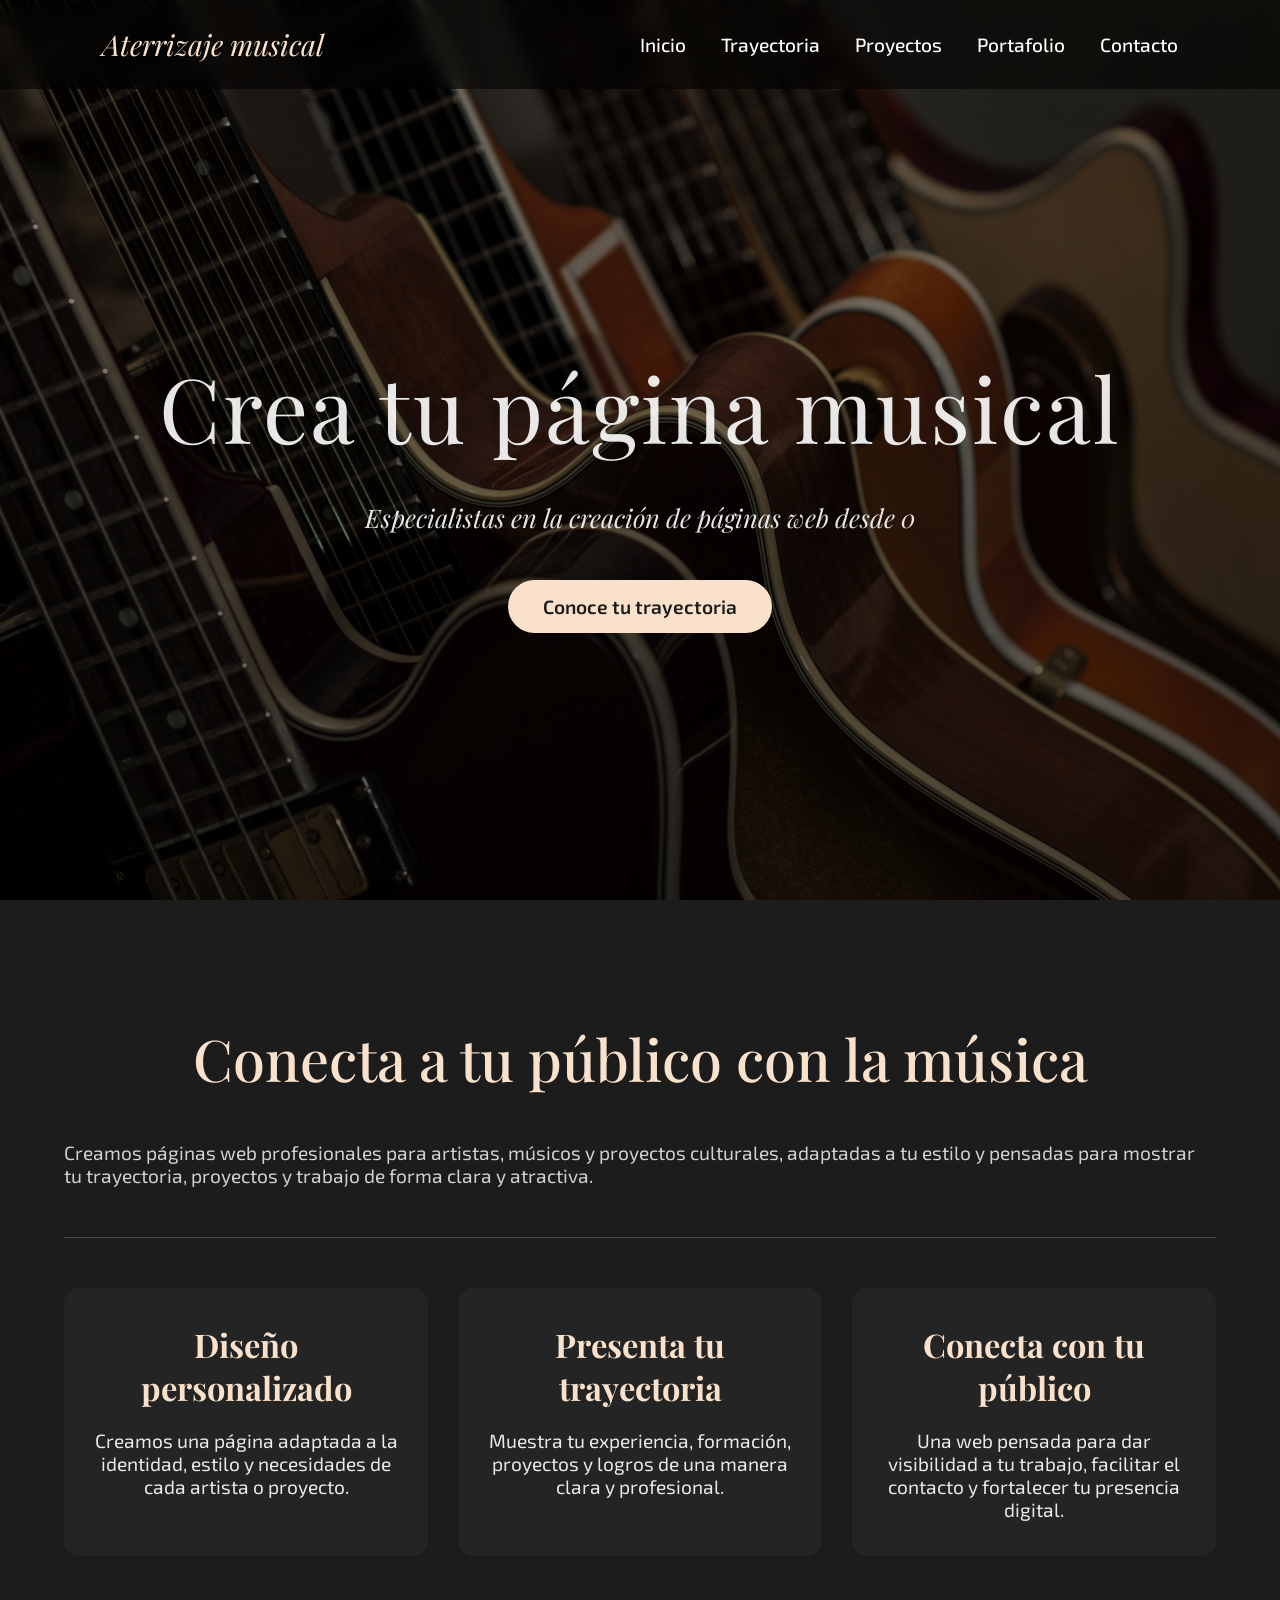
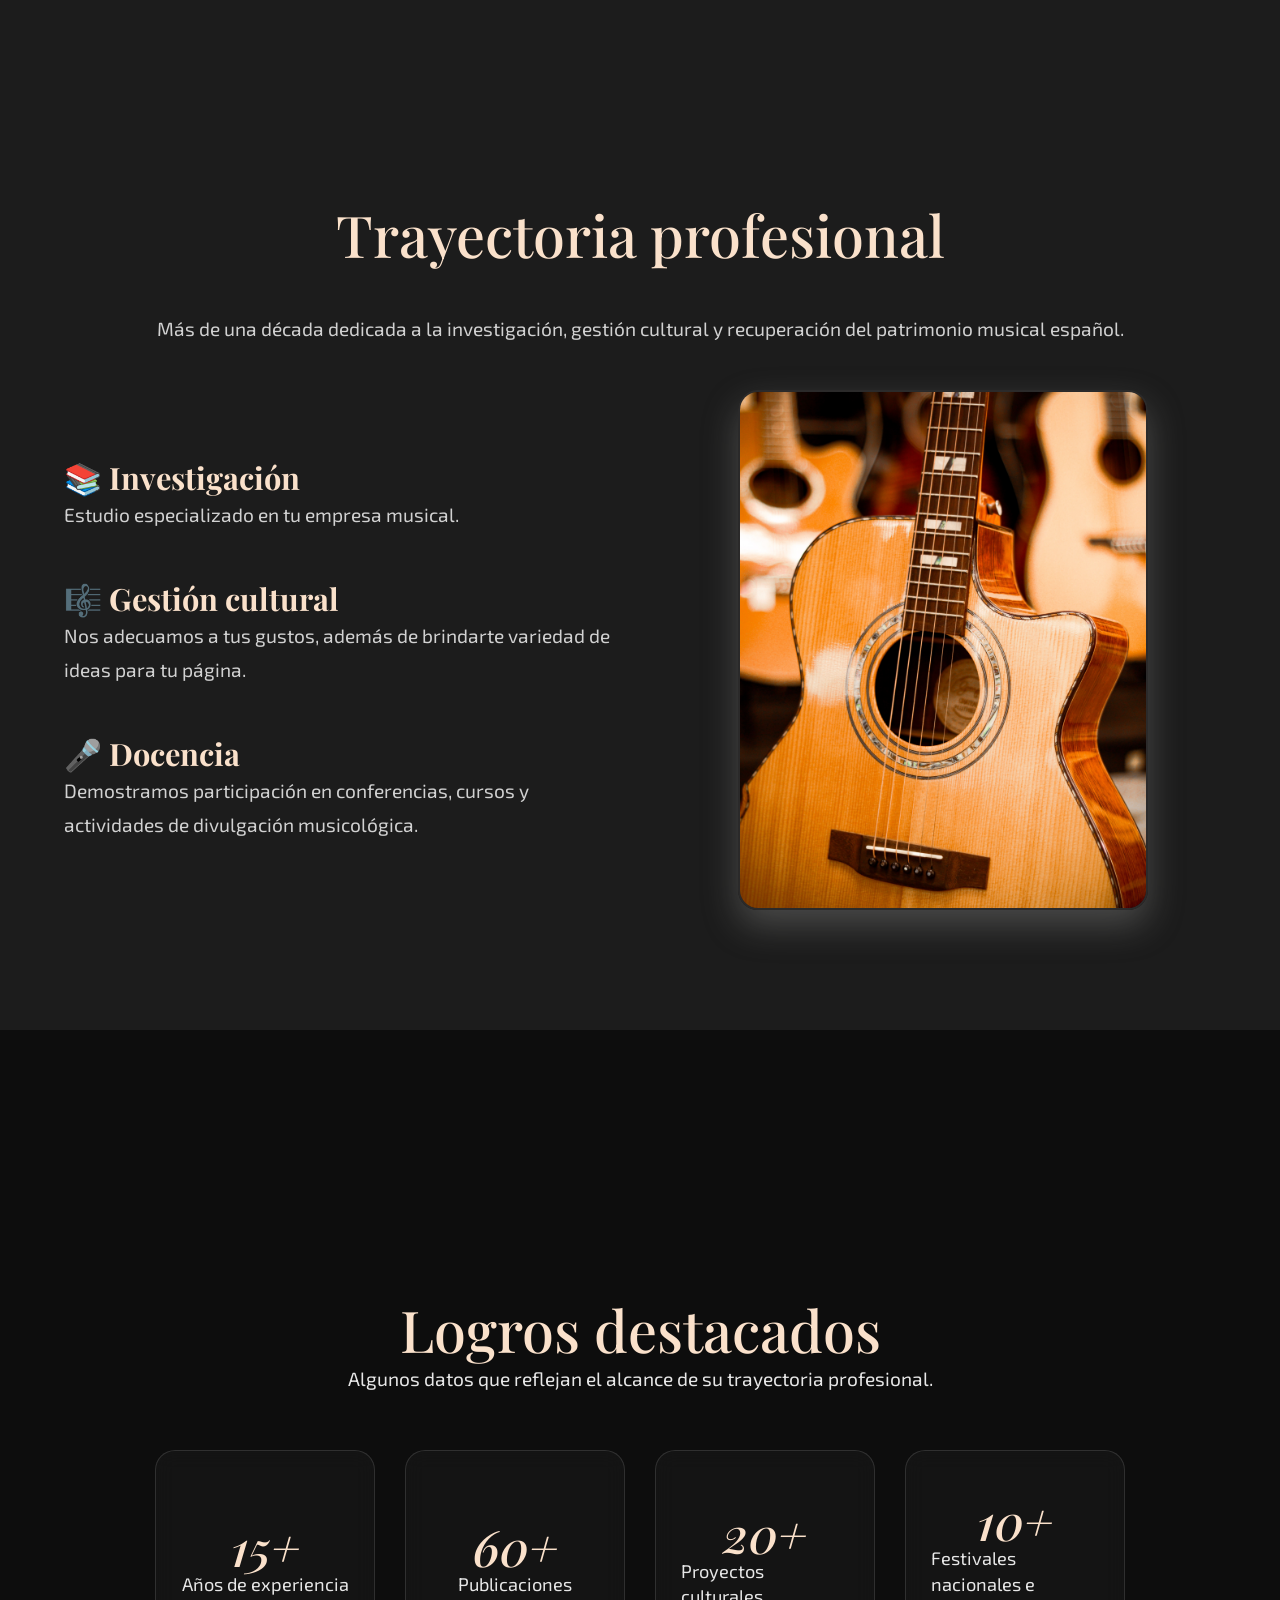
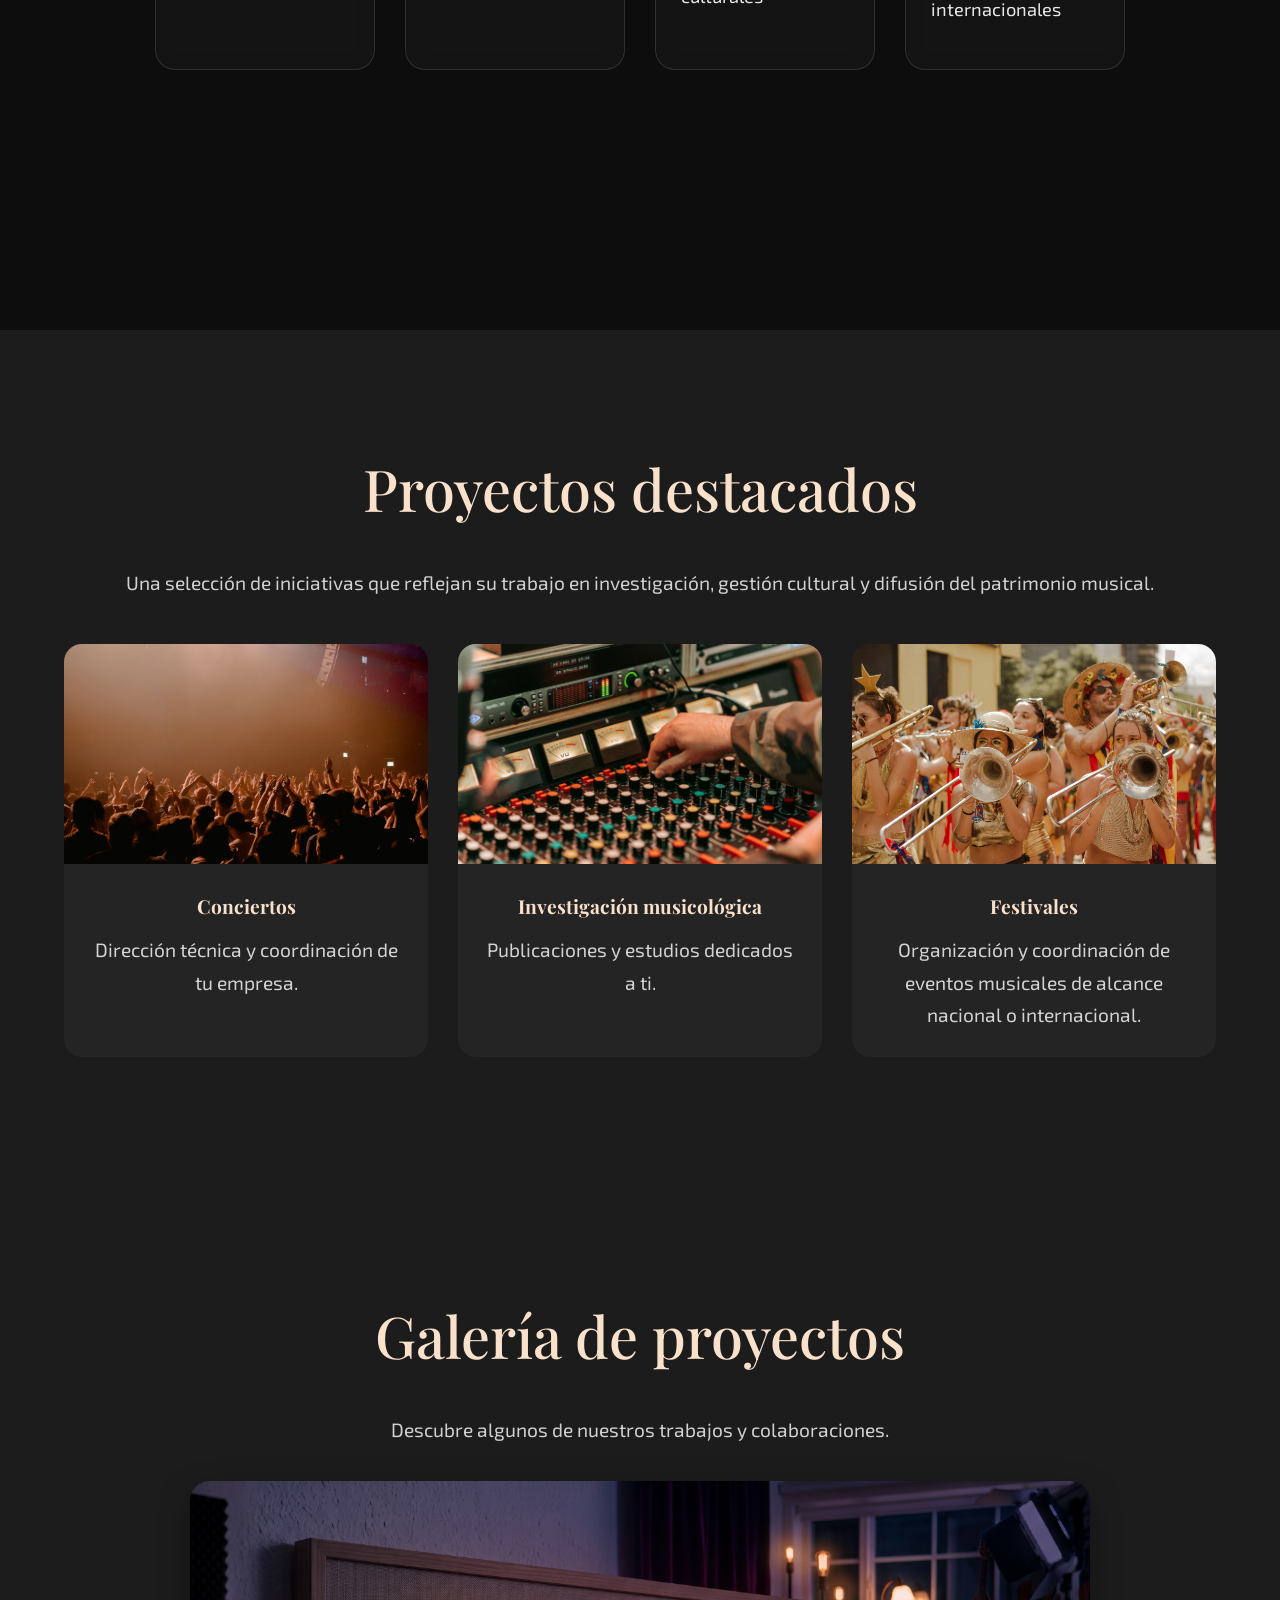
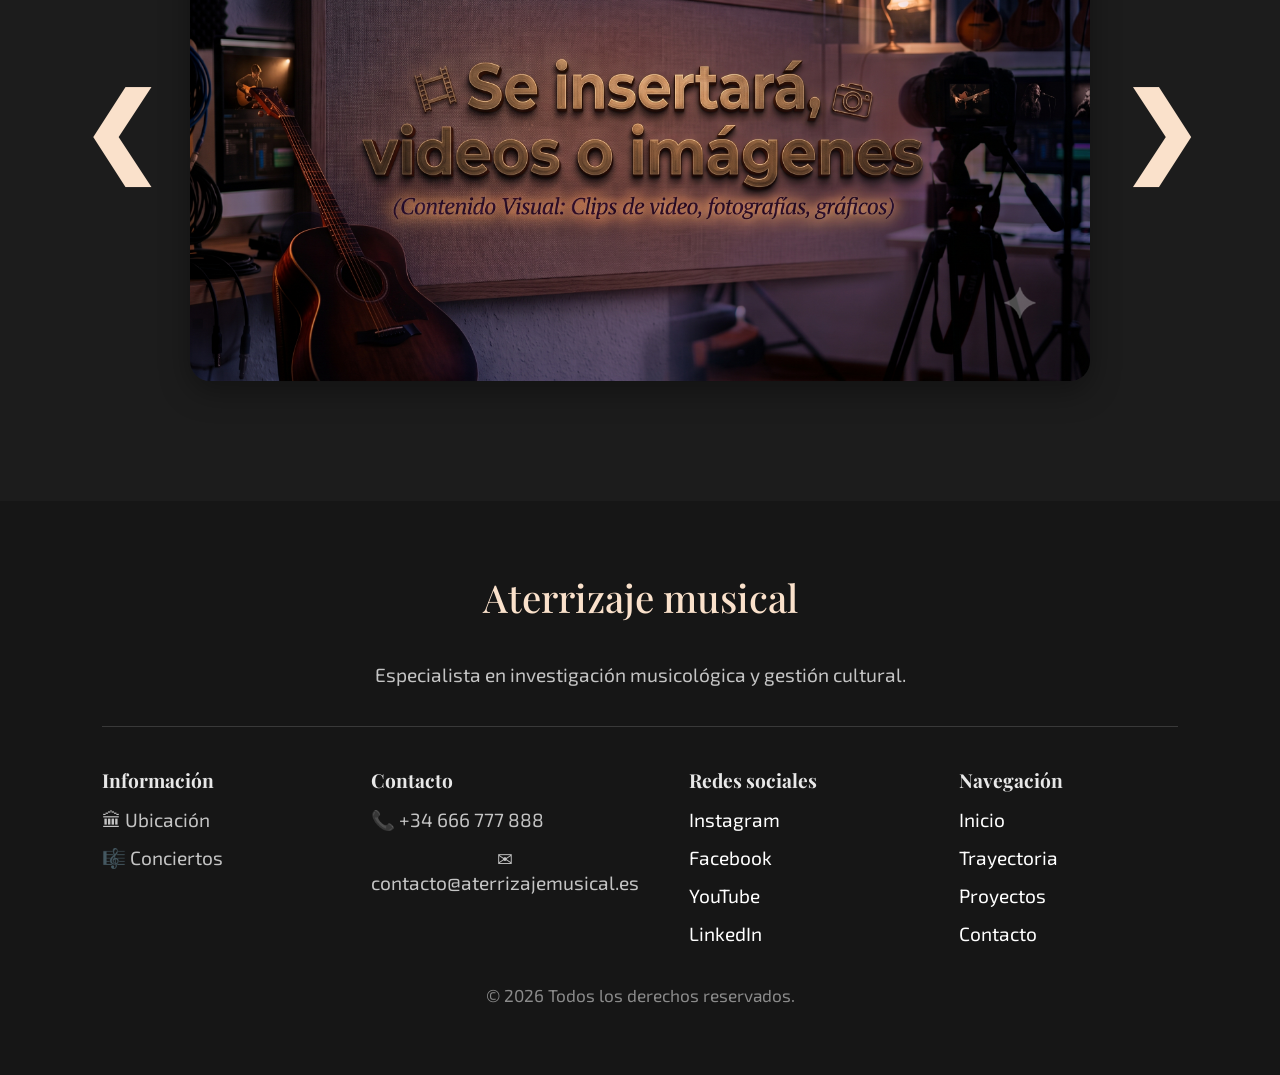
==== commit 3c4d1e95: "modificar las secciones visualmente" ====
--- a/index.html
+++ b/index.html
@@ -1,272 +1,441 @@
 <!DOCTYPE html>
-<html lang="en">
+<html lang="es">
 
 <head>
     <meta charset="UTF-8">
     <meta name="viewport" content="width=device-width, initial-scale=1.0">
+
     <title>Crea tu página musical</title>
+
     <link rel="stylesheet" href="style.css">
+
     <link rel="preconnect" href="https://fonts.googleapis.com">
     <link rel="preconnect" href="https://fonts.gstatic.com" crossorigin>
+
     <link href="https://fonts.googleapis.com/css2?family=Exo+2:ital,wght@0,100..900;1,100..900&family=Playfair+Display:ital,wght@0,400..900;1,400..900&display=swap" rel="stylesheet">
 </head>
 
 <body>
+
     <nav>
 
-    <h2 class="logo">Aterrizaje musical</h2>
-
-<ul>
-    <li><a href="#">Inicio</a></li>
-    <li><a href="#trayectoria">Trayectoria</a></li>
-    <li><a href="#proyectos">Proyectos</a></li>
-    <li><a href="colaboraciones.html">Portafolio</a></li>
-    <li><a href="#contacto">Contacto</a></li>
-</ul>
-
-</nav>
+        <h2 class="logo">Aterrizaje musical</h2>
+
+        <ul>
+            <li><a href="#">Inicio</a></li>
+            <li><a href="#trayectoria">Trayectoria</a></li>
+            <li><a href="#proyectos">Proyectos</a></li>
+            <li><a href="colaboraciones.html">Portafolio</a></li>
+            <li><a href="#contacto">Contacto</a></li>
+        </ul>
+
+    </nav>
+
+
     <header>
+
         <hgroup>
+
             <h1>Crea tu página musical</h1>
-            <h2>Especialistas en la creación de paginas web desde 0</h2>
+
+            <h2>
+                Especialistas en la creación de páginas web desde 0
+            </h2>
+
         </hgroup>
-        <a href="#trayectoria" class="btn">Conoce tú trayectoria</a>
+
+        <a href="#trayectoria" class="btn">
+            Conoce tu trayectoria
+        </a>
+
     </header>
+
     <main>
 
         <section>
+
             <header>
-                <h3>El nexo entre la academia y el escenario</h3>
-                <p>"Mi labor se centra en transformar la investigación musicológica en experiencias artísticas vivas, asegurando que el patrimonio musical español no solo se conserve, sino que resuene globalmente."</p>
+
+                <h3>Conecta a tu público con la música</h3>
+
+                <p>
+                    Creamos páginas web profesionales para artistas, músicos y 
+                    proyectos culturales, adaptadas a tu estilo y pensadas para mostrar
+                    tu trayectoria, proyectos y trabajo de forma clara y atractiva.
+                </p>
+
             </header>
+
             <hr>
+
             <div class="cards">
 
-    <article class="card">
-        <h4>Doctorado</h4>
-        <p>Investigación profunda en la Universidad de Oviedo, especializado en el siglo XVIII y XIX.</p>
-    </article>
-
-    <article class="card">
-        <h4>Concerto Málaga</h4>
-        <p>Responsable de la gestión y dirección técnica de una de las orquestas de cámara más activas de España.</p>
-    </article>
-
-    <article class="card">
-        <h4>Impacto Cultural</h4>
-        <p>Director y coordinador de festivales internacionales y ciclos de música antigua.</p>
-    </article>
-</div>
-
-</section>
-
-<section id="trayectoria" class="trayectoria">
-
-    <header>
-        <h3>Trayectoria profesional</h3>
-
-        <p>
-            Más de una década dedicada a la investigación,
-            gestión cultural y recuperación del patrimonio musical español.
+                <article class="card">
+
+                    <h4>Diseño personalizado</h4>
+
+                    <p>
+                        Creamos una página adaptada a la identidad, 
+                        estilo y necesidades de cada artista o proyecto.
+                    </p>
+
+                </article>
+
+
+                <article class="card">
+
+                    <h4>Presenta tu trayectoria</h4>
+
+                    <p>
+                        Muestra tu experiencia, formación, proyectos 
+                        y logros de una manera clara y profesional.
+                    </p>
+
+                </article>
+
+
+                <article class="card">
+
+                    <h4>Conecta con tu público</h4>
+
+                    <p>
+                        Una web pensada para dar visibilidad a tu trabajo, 
+                        facilitar el contacto y fortalecer tu presencia digital.
+                    </p>
+
+                </article>
+
+            </div>
+
+        </section>
+
+
+        <section id="trayectoria" class="trayectoria">
+
+            <header>
+
+                <h3>Trayectoria profesional</h3>
+
+                <p>
+                    Más de una década dedicada a la investigación,
+                    gestión cultural y recuperación del patrimonio musical español.
+                </p>
+
+            </header>
+
+
+            <div class="trayectoria-contenido">
+
+                <div class="trayectoria-texto">
+
+                    <div class="item">
+
+                        <h4>📚 Investigación</h4>
+
+                        <p>
+                            Estudio especializado en tu empresa musical.
+                        </p>
+
+                    </div>
+
+
+                    <div class="item">
+
+                        <h4>🎼 Gestión cultural</h4>
+
+                        <p>
+                            Nos adecuamos a tus gustos, además de brindarte
+                            variedad de ideas para tu página.
+                        </p>
+
+                    </div>
+
+
+                    <div class="item">
+
+                        <h4>🎤 Docencia</h4>
+
+                        <p>
+                            Demostramos participación en conferencias, cursos
+                            y actividades de divulgación musicológica.
+                        </p>
+
+                    </div>
+
+                </div>
+
+
+                <div class="trayectoria-imagen">
+
+                    <img
+                        src="img/guitarra.jpg"
+                        alt="Andrés Zapico"
+                    >
+
+                </div>
+
+            </div>
+
+        </section>
+
+
+        <section id="logros" class="logros">
+
+            <video
+                class="video-fondo"
+                autoplay
+                muted
+                loop
+                playsinline
+            >
+                <source src="img/Estrellas.mp4" type="video/mp4">
+            </video>
+
+
+            <div class="contenido-logros">
+
+                <header>
+
+                    <h3>Logros destacados</h3>
+
+                    <p>
+                        Algunos datos que reflejan el alcance de su trayectoria profesional.
+                    </p>
+
+                </header>
+
+
+                <div class="estadisticas">
+
+                    <div class="numero">
+
+                        <h2>15+</h2>
+
+                        <p>
+                            Años de experiencia
+                        </p>
+
+                    </div>
+
+
+                    <div class="numero">
+
+                        <h2>60+</h2>
+
+                        <p>
+                            Publicaciones
+                        </p>
+
+                    </div>
+
+
+                    <div class="numero">
+
+                        <h2>20+</h2>
+
+                        <p>
+                            Proyectos culturales
+                        </p>
+
+                    </div>
+
+
+                    <div class="numero">
+
+                        <h2>10+</h2>
+
+                        <p>
+                            Festivales nacionales e internacionales
+                        </p>
+
+                    </div>
+
+                </div>
+
+            </div>
+
+        </section>
+
+
+        <section id="proyectos" class="proyectos">
+
+            <header>
+
+                <h3>Proyectos destacados</h3>
+
+                <p>
+                    Una selección de iniciativas que reflejan su trabajo en
+                    investigación, gestión cultural y difusión del patrimonio musical.
+                </p>
+
+            </header>
+
+
+            <div class="proyectos-grid">
+
+                <article class="proyecto">
+
+                    <img
+                        src="img/concierto malaga.jpg"
+                        alt="Proyecto 1"
+                    >
+
+                    <div class="contenido">
+
+                        <h4>Conciertos</h4>
+
+                        <p>
+                            Dirección técnica y coordinación de tu empresa.
+                        </p>
+
+                    </div>
+
+                </article>
+
+
+                <article class="proyecto">
+
+                    <img
+                        src="img/investigacion.jpg"
+                        alt="Proyecto 2"
+                    >
+
+                    <div class="contenido">
+
+                        <h4>Investigación musicológica</h4>
+
+                        <p>
+                            Publicaciones y estudios dedicados a ti.
+                        </p>
+
+                    </div>
+
+                </article>
+
+
+                <article class="proyecto">
+
+                    <img
+                        src="img/festivales.jpg"
+                        alt="Proyecto 3"
+                    >
+
+                    <div class="contenido">
+
+                        <h4>Festivales</h4>
+
+                        <p>
+                            Organización y coordinación de eventos musicales
+                            de alcance nacional o internacional.
+                        </p>
+
+                    </div>
+
+                </article>
+
+            </div>
+
+        </section>
+
+
+        <section class="galeria proyectos">
+
+            <header>
+
+                <h3>Galería de proyectos</h3>
+
+                <p>
+                    Descubre algunos de nuestros trabajos y colaboraciones.
+                </p>
+
+            </header>
+
+
+            <div class="carrusel-imagenes">
+
+                <button id="anterior">&#10094;</button>
+
+                <img
+                    id="imagenCarrusel"
+                    src="img/Insertar video 1.jpg"
+                    alt="Proyecto"
+                >
+
+                <button id="siguiente">&#10095;</button>
+
+            </div>
+
+        </section>
+
+    </main>
+
+
+    <footer id="contacto">
+
+        <h3>Aterrizaje musical</h3>
+
+        <p class="descripcion-footer">
+            Especialista en investigación musicológica y gestión cultural.
         </p>
-    </header>
-
-    <div class="trayectoria-contenido">
-
-        <div class="trayectoria-texto">
-
-            <div class="item">
-                <h4>📚 Investigación</h4>
-                <p>
-                    Estudio especializado en tu empresa musical.
-                </p>
-            </div>
-
-            <div class="item">
-                <h4>🎼 Gestión cultural</h4>
-                <p>
-                    Nos adecuamos a tus gustos, a demás de brindarte variedad de
-                    ideas para tu página.
-                </p>
-            </div>
-
-            <div class="item">
-                <h4>🎤 Docencia</h4>
-                <p>
-                    Demostramos participación en conferencias, cursos y actividades de
-                    divulgación musicológica.
-                </p>
+
+
+        <div class="footer-contenido">
+
+            <div class="footer-columna">
+
+                <h4>Información</h4>
+
+                <p>🏛 Ubicación</p>
+                <p>🎼 Conciertos</p>
+
+            </div>
+
+
+            <div class="footer-columna">
+
+                <h4>Contacto</h4>
+
+                <p>📞 +34 666 777 888</p>
+                <p>✉ contacto@aterrizajemusical.es</p>
+
+            </div>
+
+
+            <div class="footer-columna">
+
+                <h4>Redes sociales</h4>
+
+                <a href="#">Instagram</a>
+                <a href="#">Facebook</a>
+                <a href="#">YouTube</a>
+                <a href="#">LinkedIn</a>
+
+            </div>
+
+
+            <div class="footer-columna">
+
+                <h4>Navegación</h4>
+
+                <a href="#">Inicio</a>
+                <a href="#trayectoria">Trayectoria</a>
+                <a href="#proyectos">Proyectos</a>
+                <a href="#contacto">Contacto</a>
+
             </div>
 
         </div>
 
-        <div class="trayectoria-imagen">
-            <img src="img/guitarra.jpg" alt="Andrés Zapico">
-        </div>
-
-    </div>
-
-</section>
-<section id="logros" class="logros">
-
-    <video class="video-fondo" autoplay muted loop playsinline>
-        <source src="img/Estrellas.mp4" type="video/mp4">
-    </video>
-
-    <div class="contenido-logros">
-
-        <header>
-            <h3>Logros destacados</h3>
-            <p>Algunos datos que reflejan el alcance de su trayectoria profesional.</p>
-        </header>
-
-    <div class="estadisticas">
-
-        <div class="numero">
-            <h2>15+</h2>
-            <p>Años de experiencia</p>
-        </div>
-
-        <div class="numero">
-            <h2>60+</h2>
-            <p>Publicaciones</p>
-        </div>
-
-        <div class="numero">
-            <h2>20+</h2>
-            <p>Proyectos culturales</p>
-        </div>
-
-        <div class="numero">
-            <h2>10+</h2>
-            <p>Festivales nacionale e internacionales</p>
-        </div>
-    </div>
-
-    </div>
-
-</section>
-<section id="proyectos" class="proyectos">
-
-    <header>
-        <h3>Proyectos destacados</h3>
-        <p>
-            Una selección de iniciativas que reflejan su trabajo en investigación,
-            gestión cultural y difusión del patrimonio musical.
+
+        <p class="copyright">
+            © 2026 Todos los derechos reservados.
         </p>
-    </header>
-
-    <div class="proyectos-grid">
-
-        <article class="proyecto">
-            <img src="img/concierto malaga.jpg" alt="Proyecto 1">
-
-            <div class="contenido">
-                <h4>Conciertos</h4>
-                <p>
-                    Dirección técnica y coordinación de tu empresa.
-                </p>
-            </div>
-        </article>
-
-        <article class="proyecto">
-            <img src="img/investigacion.jpg" alt="Proyecto 2">
-
-            <div class="contenido">
-                <h4>Investigación musicológica</h4>
-                <p>
-                    Publicaciones y estudios dedicados a tí.
-                </p>
-            </div>
-        </article>
-
-        <article class="proyecto">
-            <img src="img/festivales.jpg" alt="Proyecto 3">
-
-            <div class="contenido">
-                <h4>Festivales </h4>
-                <p>
-                    Organización y coordinación de eventos musicales
-                    de alcance nacional o internacional.
-                </p>
-            </div>
-        </article>
-
-    </div>
-    </section>
-
-<section class="galeria proyectos">
-
-    <header>
-        <h3>Galería de proyectos</h3>
-        <p>Descubre algunos de nuestros trabajos y colaboraciones.</p>
-    </header>
-
-    <div class="carrusel-imagenes">
-
-        <button id="anterior">&#10094;</button>
-
-        <img id="imagenCarrusel"
-             src="img/Insertar video 1.jpg"
-             alt="Proyecto">
-
-        <button id="siguiente">&#10095;</button>
-
-    </div>
-
-</section>
-
-<footer id="contacto">
-
-    <h3>Aterrizaje musical</h3>
-
-    <p class="descripcion-footer">
-        Especialista en investigación musicológica y gestión cultural.
-    </p>
-
-    <div class="footer-contenido">
-
-        <div class="footer-columna">
-            <h4>Información</h4>
-
-            <p>🏛 Ubicación</p>
-            <p>🎼 Conciertos</p>
-        </div>
-
-        <div class="footer-columna">
-            <h4>Contacto</h4>
-
-            <p>📞 +34 666 777 888</p>
-            <p>✉ contacto@aterrizajemusical.es</p>
-        </div>
-
-        <div class="footer-columna">
-            <h4>Redes sociales</h4>
-
-            <a href="#">Instagram</a>
-            <a href="#">Facebook</a>
-            <a href="#">YouTube</a>
-            <a href="#">LinkedIn</a>
-        </div>
-
-        <div class="footer-columna">
-            <h4>Navegación</h4>
-
-            <a href="#">Inicio</a>
-            <a href="#trayectoria">Trayectoria</a>
-            <a href="#proyectos">Proyectos</a>
-            <a href="#contacto">Contacto</a>
-        </div>
-
-    </div>
-
-    <p class="copyright">
-        © 2026 Todos los derechos reservados.
-    </p>
-
-</footer>
-
-<script src="script.js"></script>
+
+    </footer>
+
+
+    <script src="script.js"></script>
 
 </body>
+
 </html>
--- a/style.css
+++ b/style.css
@@ -1,3 +1,9 @@
+:root {
+    --fondo: #1c1c1c;
+    --texto: rgba(255, 255, 255, 0.9);
+    --rosa: #fae1cb;
+}
+
 * {
     margin: 0;
     padding: 0;
@@ -8,12 +14,14 @@
 body {
     font-family: "Exo 2", sans-serif;
 }
-html{
-    scroll-behavior:smooth;
+
+html {
+    scroll-behavior: smooth;
     font-size: clamp(14px, 1.5vw, 22px);
-    background-color: #1c1c1c;
-    color: rgba(255, 255, 255, 0.9);
-}
+    background-color: var(--fondo);
+    color: var(--texto);
+}
+
 h1,
 h2,
 h3,
@@ -24,7 +32,7 @@
     text-align: center;
 }
 
-h1{
+h1 {
     font-size: clamp(3rem, 7vw, 5.5rem);
     font-weight: 400;
     letter-spacing: 2px;
@@ -32,7 +40,7 @@
 
 h2 {
     font-style: italic;
-    font-size: clamp(1.2rem,2vw,2rem);
+    font-size: clamp(1.2rem, 2vw, 2rem);
     font-weight: 400;
     max-width: 900px;
     line-height: 1.7;
@@ -40,17 +48,68 @@
 }
 
 h3 {
-    color: #fae1cb;
+    color: var(--rosa);
     font-size: 3rem;
     font-weight: 500;
 }
+
+:root {
+    margin: 0;
+    padding: 0;
+    box-sizing: border-box;
+}
+
+html,
+body {
+    font-family: "Exo 2", sans-serif;
+}
+
+html {
+    scroll-behavior: smooth;
+    font-size: clamp(14px, 1.5vw, 22px);
+    background-color: #1c1c1c;
+    color: rgba(255, 255, 255, 0.9);
+}
+
+h1,
+h2,
+h3,
+h4,
+h5,
+h6 {
+    font-family: "Playfair Display", serif;
+    text-align: center;
+}
+
+h1 {
+    font-size: clamp(3rem, 7vw, 5.5rem);
+    font-weight: 400;
+    letter-spacing: 2px;
+}
+
+h2 {
+    font-style: italic;
+    font-size: clamp(1.2rem, 2vw, 2rem);
+    font-weight: 400;
+    max-width: 900px;
+    line-height: 1.7;
+    margin: 0;
+}
+
+h3 {
+    color: #fae1cb;
+    font-size: 3rem;
+    font-weight: 500;
+}
+
 body > header {
     background-image:
-        linear-gradient(rgba(0,0,0,.45), rgba(0,0,0,.65)),
+        linear-gradient(rgba(0, 0, 0, .45), rgba(0, 0, 0, .65)),
         url(img/inicia\ musica.jpg);
 
     width: 100%;
     height: 100vh;
+    padding-top: 80px;
 
     background-position: center;
     background-size: cover;
@@ -61,6 +120,7 @@
     justify-content: center;
     align-items: center;
 }
+
 header > hgroup {
     display: flex;
     flex-direction: column;
@@ -70,98 +130,101 @@
     padding: 0 10%;
     text-align: center;
 }
-section{
-    display:flex;
-    flex-direction:column;
-    padding:120px 5%;
-    max-width:1400px;
-    gap:50px;
-}
-
-main{
-    width:100%;
-    display:flex;
-    flex-direction:column;
-    align-items:center;
-}
-.cards{
-    display:flex;
-    gap:30px;
-}
-
-.cards .card{
-    flex:1;
-    background-color:#242424;
-    border-radius:15px;
-    padding:35px 25px;
-    text-align:center;
-    transition:.3s;
-
-    display:flex;
-    flex-direction:column;
-    gap:20px;
-}
-
-.cards .card:hover{
-    transform:translateY(-8px);
-    box-shadow:0 12px 30px rgba(0,0,0,.35);
-}
-
-.cards .card h4{
-    color:#fae1cb;
-    font-size:1.7rem;
-}
-
-hr{
+
+section {
+    display: flex;
+    flex-direction: column;
+    padding: 120px 5%;
+    max-width: 1400px;
+    gap: 50px;
+}
+
+main {
+    width: 100%;
+    display: flex;
+    flex-direction: column;
+    align-items: center;
+}
+
+.cards {
+    display: flex;
+    gap: 30px;
+}
+
+.cards .card {
+    flex: 1;
+    background-color: #242424;
+    border-radius: 15px;
+    padding: 35px 25px;
+    text-align: center;
+    transition: .3s;
+
+    display: flex;
+    flex-direction: column;
+    gap: 20px;
+}
+
+.cards .card:hover {
+    transform: translateY(-8px);
+    box-shadow: 0 12px 30px rgba(0, 0, 0, .35);
+}
+
+.cards .card h4 {
+    color: #fae1cb;
+    font-size: 1.7rem;
+}
+
+hr {
     border: none;
     height: 1px;
-    background-color: rgba(255,255,255,.2);
-}
-
-main > section > header{
-    display:flex;
-    flex-direction:column;
-    align-items:center;
-    gap:5dvh;
-    color: rgba(255,255,255,.8);
-}
-
-main{
-    width: 100%;
-}
-.trayectoria-contenido{
-    display:flex;
-    align-items:center;
-    gap:60px;
-}
-
-.trayectoria-texto{
-    flex:1;
-    display:flex;
-    flex-direction:column;
-    gap:45px;
-}
-
-.item h4{
-    color:#fae1cb;
-    font-size:1.6rem;
-    text-align:left;
-}
-
-.item p{
-    line-height:1.8;
-    color:rgba(255,255,255,.8);
-    text-align:left;
-}
-
-.trayectoria-imagen{
+    background-color: rgba(255, 255, 255, .2);
+}
+
+main > section > header {
+    display: flex;
+    flex-direction: column;
+    align-items: center;
+    gap: 5dvh;
+    color: rgba(255, 255, 255, .8);
+}
+
+main {
+    width: 100%;
+}
+
+.trayectoria-contenido {
+    display: flex;
+    align-items: center;
+    gap: 60px;
+}
+
+.trayectoria-texto {
     flex: 1;
     display: flex;
-    justify-content: center;
-    align-items: center;
-}
-
-.trayectoria-imagen img{
+    flex-direction: column;
+    gap: 45px;
+}
+
+.item h4 {
+    color: #fae1cb;
+    font-size: 1.6rem;
+    text-align: left;
+}
+
+.item p {
+    line-height: 1.8;
+    color: rgba(255, 255, 255, .8);
+    text-align: left;
+}
+
+.trayectoria-imagen {
+    flex: 1;
+    display: flex;
+    justify-content: center;
+    align-items: center;
+}
+
+.trayectoria-imagen img {
     width: 75%;
     max-width: 420px;
     height: 520px;
@@ -171,7 +234,7 @@
     box-shadow: 0 15px 35px rgba(160, 160, 159, 0.35);
 }
 
-.logros{
+.logros {
     position: relative;
     overflow: hidden;
 
@@ -185,7 +248,7 @@
     align-items: center;
 }
 
-.video-fondo{
+.video-fondo {
     position: absolute;
     top: 0;
     left: 0;
@@ -195,25 +258,25 @@
     z-index: -2;
 }
 
-.logros::before{
+.logros::before {
     content: "";
     position: absolute;
     inset: 0;
-    background: rgba(0,0,0,.55);
+    background: rgba(0, 0, 0, .55);
     z-index: -1;
 }
 
-.contenido-logros{
-    width:100%;
-    max-width:1200px;
-
-    display:flex;
-    flex-direction:column;
-    align-items:center;
-    gap:60px;
-}
-
-.estadisticas{
+.contenido-logros {
+    width: 100%;
+    max-width: 1200px;
+
+    display: flex;
+    flex-direction: column;
+    align-items: center;
+    gap: 60px;
+}
+
+.estadisticas {
     display: flex;
     justify-content: center;
     align-items: center;
@@ -221,7 +284,7 @@
     flex-wrap: wrap;
 }
 
-.numero{
+.numero {
     width: 220px;
     height: 220px;
     padding: 25px;
@@ -231,215 +294,219 @@
     justify-content: center;
     align-items: center;
 
-    background: rgba(30,30,30,.45);
+    background: rgba(30, 30, 30, .45);
     backdrop-filter: blur(10px);
 
-    border: 1px solid rgba(255,255,255,.12);
+    border: 1px solid rgba(255, 255, 255, .12);
     border-radius: 20px;
 
     transition: .35s;
 }
 
-.numero h2{
-    font-size:2.6rem;
-    font-weight:500;
-    line-height:1;
-    color:#fae1cb;
-}
-
-.numero p{
+.numero h2 {
+    font-size: 2.6rem;
+    font-weight: 500;
+    line-height: 1;
+    color: #fae1cb;
+}
+
+.numero p {
     font-size: 0.95rem;
     line-height: 1.4;
 }
 
-.proyectos-grid{
-    display:grid;
-    grid-template-columns:repeat(3,1fr);
-    gap:30px;
-}
-
-.proyecto{
-    background:#242424;
-    border-radius:18px;
-    overflow:hidden;
-    transition:.3s;
-}
-
-.proyecto:hover{
-    transform:translateY(-8px);
-    box-shadow:0 15px 30px rgba(0,0,0,.35);
-}
-
-.proyecto img{
-    width:100%;
-    height:220px;
-    object-fit:cover;
-}
-
-.proyecto .contenido{
-    padding:25px;
-    text-align:center;
-
-    display:flex;
-    flex-direction:column;
-    gap:15px;
-}
-
-.proyecto h4{
-    color:#fae1cb;
-    text-align:center;
-}
-
-.proyecto p{
-    color:rgba(255,255,255,.8);
-    line-height:1.7;
-    text-align:center;
-}
-
-nav{
-    position:fixed;
-    top:0;
-    left:0;
-
-    width:100%;
-
-    padding:20px 8%;
-
-    display:flex;
-    justify-content:space-between;
-    align-items:center;
-
-    background:rgba(0,0,0,.55);
-    backdrop-filter:blur(10px);
-
-    z-index:1000;
-}
-
-.logo{
-    font-size:1.5rem;
-    color:#fae1cb;
-}
-
-nav ul{
-    display:flex;
-    gap:35px;
-    list-style:none;
-}
-
-nav a{
-    color:white;
-    text-decoration:none;
-    font-size:1rem;
-    font-weight:500;
-    position:relative;
-    transition:.3s;
-}
-nav a::after{
-    content:"";
-    position:absolute;
-    left:0;
-    bottom:-6px;
-    width:0%;
-    height:2px;
-    background:#fae1cb;
-    transition:.3s;
-}
-
-nav a:hover::after{
-    width:100%;
-}
-nav a:hover{
-    color:#fae1cb;
-}
-
-.btn{
-    display:inline-block;
-    padding:15px 35px;
-
-    background:#fae1cb;
-    color:#1c1c1c;
-
-    text-decoration:none;
-    font-weight:600;
-
-    border-radius:50px;
-
-    margin-top:40px;
-
-    transition:.3s;
-}
-
-.btn:hover{
-    background:white;
-    transform:translateY(-3px);
-}
-
-footer{
-    width:100%;
-    padding:70px 8%;
-
-    background:#161616;
-
-    display:flex;
-    flex-direction:column;
-    gap:40px;
-
-    text-align:center;
-}
-
-footer h3{
-    color:#fae1cb;
-    font-size:2rem;
-}
-
-footer p{
-    color:rgba(255,255,255,.75);
-}
-
-.copyright{
-    font-size:.9rem;
-    color:rgba(255,255,255,.5);
-}
-
-.galeria{
-    display:flex;
-    flex-direction:column;
-    align-items:center;
-    gap:40px;
-}
-
-.galeria img{
-    width:80%;
-    max-width:900px;
-    border-radius:20px;
-    box-shadow:0 10px 30px rgba(0,0,0,.35);
-.carrusel-video{
-    display: flex;
-    justify-content: center;
-    align-items: center;
+.proyectos-grid {
+    display: grid;
+    grid-template-columns: repeat(3, 1fr);
     gap: 30px;
-
+}
+
+.proyecto {
+    background: #242424;
+    border-radius: 18px;
+    overflow: hidden;
+    transition: .3s;
+}
+
+.proyecto:hover {
+    transform: translateY(-8px);
+    box-shadow: 0 15px 30px rgba(0, 0, 0, .35);
+}
+
+.proyecto img {
+    width: 100%;
+    height: 220px;
+    object-fit: cover;
+}
+
+.proyecto .contenido {
+    padding: 25px;
+    text-align: center;
+
+    display: flex;
+    flex-direction: column;
+    gap: 15px;
+}
+
+.proyecto h4 {
+    color: #fae1cb;
+    text-align: center;
+}
+
+.proyecto p {
+    color: rgba(255, 255, 255, .8);
+    line-height: 1.7;
+    text-align: center;
+}
+
+nav {
+    position: fixed;
+    top: 0;
+    left: 0;
+
+    width: 100%;
+
+    padding: 20px 8%;
+
+    display: flex;
+    justify-content: space-between;
+    align-items: center;
+
+    background: rgba(0, 0, 0, .55);
+    backdrop-filter: blur(10px);
+
+    z-index: 1000;
+}
+
+.logo {
+    font-size: 1.5rem;
+    color: #fae1cb;
+}
+
+nav ul {
+    display: flex;
+    gap: 35px;
+    list-style: none;
+}
+
+nav a {
+    color: white;
+    text-decoration: none;
+    font-size: 1rem;
+    font-weight: 500;
     position: relative;
-}
-}
-.carrusel-video button{
-    background:none;
-    border:none;
-
-    color:#fae1cb;
-    font-size:5rem;
-    font-weight:bold;
-
-    cursor:pointer;
-    transition:.3s;
-}
-
-.carrusel-video button:hover{
-    color:white;
-    transform:scale(1.2);
-}
-
-#imagenCarrusel{
+    transition: .3s;
+}
+
+nav a::after {
+    content: "";
+    position: absolute;
+    left: 0;
+    bottom: -6px;
+    width: 0%;
+    height: 2px;
+    background: #fae1cb;
+    transition: .3s;
+}
+
+nav a:hover::after {
+    width: 100%;
+}
+
+nav a:hover {
+    color: #fae1cb;
+}
+
+.btn {
+    display: inline-block;
+    padding: 15px 35px;
+
+    background: #fae1cb;
+    color: #1c1c1c;
+
+    text-decoration: none;
+    font-weight: 600;
+
+    border-radius: 50px;
+
+    margin-top: 40px;
+
+    transition: .3s;
+}
+
+.btn:hover {
+    background: white;
+    transform: translateY(-3px);
+}
+
+footer {
+    width: 100%;
+    padding: 70px 8%;
+
+    background: #161616;
+
+    display: flex;
+    flex-direction: column;
+    gap: 40px;
+
+    text-align: center;
+}
+
+footer h3 {
+    color: #fae1cb;
+    font-size: 2rem;
+}
+
+footer p {
+    color: rgba(255, 255, 255, .75);
+}
+
+.copyright {
+    font-size: .9rem;
+    color: rgba(255, 255, 255, .5);
+}
+
+.galeria {
+    display: flex;
+    flex-direction: column;
+    align-items: center;
+    gap: 40px;
+}
+
+.galeria img {
+    width: 80%;
+    max-width: 900px;
+    border-radius: 20px;
+    box-shadow: 0 10px 30px rgba(0, 0, 0, .35);
+}
+
+.carrusel-imagenes {
+    display: flex;
+    justify-content: center;
+    align-items: center;
+    gap: 30px;
+
+    position: relative;
+}
+
+.carrusel-imagenes button {
+    background: none;
+    border: none;
+
+    color: #fae1cb;
+    font-size: 5rem;
+    font-weight: bold;
+
+    cursor: pointer;
+    transition: .3s;
+}
+
+.carrusel-imagenes button:hover {
+    color: white;
+    transform: scale(1.2);
+}
+
+#imagenCarrusel {
     width: 900px;
     max-width: 100%;
     height: 500px;
@@ -449,7 +516,7 @@
     z-index: 1;
 }
 
-.carrusel-video::before{
+.carrusel-imagenes::before {
     content: "♪ ♫ ♪ ♫ ♪ ♫";
 
     position: absolute;
@@ -460,131 +527,129 @@
     font-size: 6rem;
     letter-spacing: 40px;
 
-    color: rgba(250,225,203,.08);
+    color: rgba(250, 225, 203, .08);
 
     pointer-events: none;
     z-index: 0;
 }
 
-.footer-contenido{
-    display:grid;
-    grid-template-columns:repeat(4,1fr);
-    gap:50px;
-
-    padding-top:40px;
-
-    border-top:1px solid rgba(255,255,255,.15);
-}
-
-.footer-columna{
-    display:flex;
-    flex-direction:column;
-    gap:15px;
-    align-items:flex-start;
-}
-.footer-columna a{
-    color:white;
-    text-decoration:none;
-    transition:.3s;
-}
-
-.footer-columna a:hover{
-    color:#fae1cb;
-    transform:translateX(5px);
-}
-.banner-colaboraciones{
+.footer-contenido {
+    display: grid;
+    grid-template-columns: repeat(4, 1fr);
+    gap: 50px;
+
+    padding-top: 40px;
+
+    border-top: 1px solid rgba(255, 255, 255, .15);
+}
+
+.footer-columna {
+    display: flex;
+    flex-direction: column;
+    gap: 15px;
+    align-items: flex-start;
+}
+
+.footer-columna a {
+    color: white;
+    text-decoration: none;
+    transition: .3s;
+}
+
+.footer-columna a:hover {
+    color: #fae1cb;
+    transform: translateX(5px);
+}
+.banner-colaboraciones {
     background-image:
-        linear-gradient(rgba(0,0,0,.55), rgba(0,0,0,.65)),
+        linear-gradient(rgba(0, 0, 0, .55), rgba(0, 0, 0, .65)),
         url("img/colaboraciones.jpg");
 
-    width:100%;
-    height:60vh;
-
-    display:flex;
-    justify-content:center;
-    align-items:center;
-
-    background-size:cover;
-    background-position:center;
-}
-
-.banner-colaboraciones h1{
-    color:white;
-    text-shadow:0 5px 15px rgba(0,0,0,.6);
-}
-
-.portafolio-grid{
-    display:grid;
-    grid-template-columns:repeat(3,1fr);
-    gap:35px;
-}
-
-.tarjeta-hito{
-    perspective:1000px;
-    height:260px;
-    cursor:pointer;
-}
-
-.tarjeta-inner{
-    position:relative;
-    width:100%;
-    height:100%;
-
-    transition:.8s;
-
-    transform-style:preserve-3d;
-}
-
-.tarjeta-hito.activa .tarjeta-inner{
-    transform:rotateY(180deg);
+    width: 100%;
+    height: 60vh;
+
+    display: flex;
+    justify-content: center;
+    align-items: center;
+
+    background-size: cover;
+    background-position: center;
+}
+
+.banner-colaboraciones h1 {
+    color: white;
+    text-shadow: 0 5px 15px rgba(0, 0, 0, .6);
+}
+
+.portafolio-grid {
+    display: grid;
+    grid-template-columns: repeat(3, 1fr);
+    gap: 35px;
+}
+
+.tarjeta-hito {
+    perspective: 1000px;
+    height: 260px;
+    cursor: pointer;
+}
+
+.tarjeta-inner {
+    position: relative;
+    width: 100%;
+    height: 100%;
+
+    transition: .8s;
+    transform-style: preserve-3d;
+}
+
+.tarjeta-hito.activa .tarjeta-inner {
+    transform: rotateY(180deg);
 }
 
 .frente,
-.detras{
-    position:absolute;
-
-    width:100%;
-    height:100%;
-
-    border-radius:18px;
-
-    backface-visibility:hidden;
-
-    display:flex;
-    flex-direction:column;
-    justify-content:center;
-    align-items:center;
-    gap:20px;
-
-    padding:30px;
-
-    background:#242424;
-
-    border:1px solid rgba(250,225,203,.15);
-}
-
-.frente h4{
-    color:#fae1cb;
-    font-size:2rem;
-}
-
-.categoria{
-    font-size:.8rem;
-    letter-spacing:2px;
-    color:#aaa;
-}
-
-.detras{
-
-    transform:rotateY(180deg);
-
-    text-align:center;
-}
-
-.detras p{
-    line-height:1.8;
-}
-
-.detras span{
-    color:#fae1cb;
+.detras {
+    position: absolute;
+
+    width: 100%;
+    height: 100%;
+
+    border-radius: 18px;
+
+    backface-visibility: hidden;
+
+    display: flex;
+    flex-direction: column;
+    justify-content: center;
+    align-items: center;
+    gap: 20px;
+
+    padding: 30px;
+
+    background: #242424;
+
+    border: 1px solid rgba(250, 225, 203, .15);
+}
+
+.frente h4 {
+    color: #fae1cb;
+    font-size: 2rem;
+}
+
+.categoria {
+    font-size: .8rem;
+    letter-spacing: 2px;
+    color: #aaa;
+}
+
+.detras {
+    transform: rotateY(180deg);
+    text-align: center;
+}
+
+.detras p {
+    line-height: 1.8;
+}
+
+.detras span {
+    color: #fae1cb;
 }
